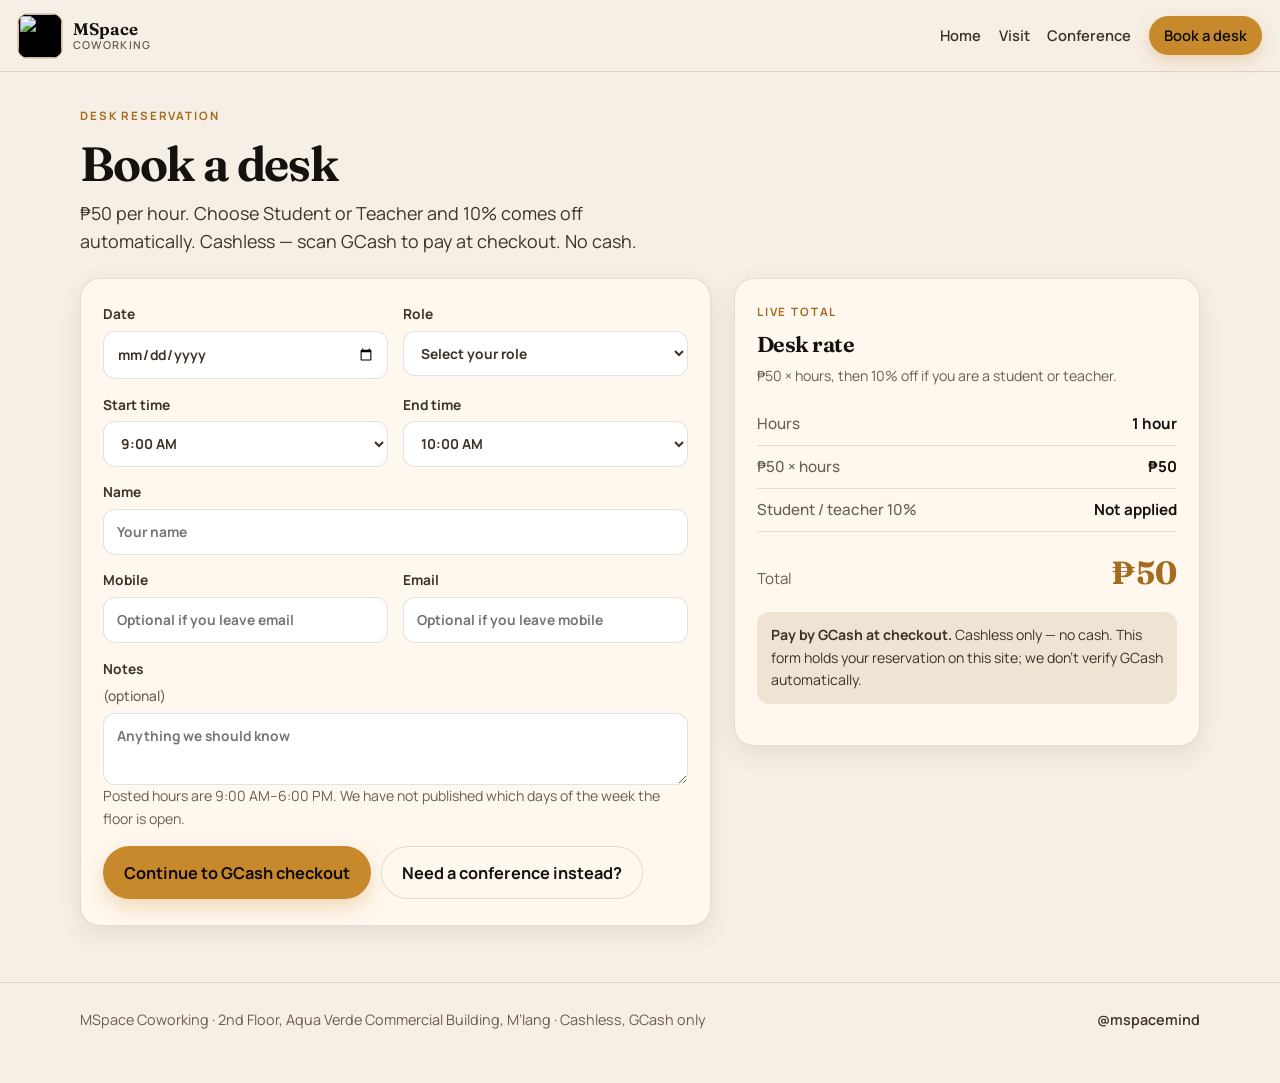
==== book.html @ 033d9703 "MSpace Coworking booking site with GCash checkout" ====
<!DOCTYPE html>
<html lang="en">
<head>
  <meta charset="utf-8">
  <meta name="viewport" content="width=device-width, initial-scale=1">
  <title>Book a desk — MSpace Coworking</title>
  <meta name="description" content="Reserve a desk at MSpace Coworking in M’lang. ₱50/hour, 10% off for students and teachers. Cashless — scan GCash to pay at checkout. No cash.">
  <link rel="icon" type="image/png" href="assets/logo-official.png">
  <link rel="preconnect" href="https://fonts.googleapis.com">
  <link rel="preconnect" href="https://fonts.gstatic.com" crossorigin>
  <link href="https://fonts.googleapis.com/css2?family=Fraunces:ital,opsz,wght@0,9..144,500;0,9..144,650;1,9..144,500&family=Manrope:wght@400;500;600;700&display=swap" rel="stylesheet">
  <link rel="stylesheet" href="styles.css">
</head>
<body>
  <a class="skip" href="#main">Skip to content</a>
  <header class="nav">
    <a class="nav-brand" href="index.html">
      <span class="logo-square"><img src="assets/logo-official.png" alt="" width="44" height="44"></span>
      <span class="nav-word"><strong>MSpace</strong><span>Coworking</span></span>
    </a>
    <button class="nav-toggle" type="button" aria-expanded="false" aria-controls="nav-menu">Menu</button>
    <nav id="nav-menu" class="nav-links" aria-label="Primary">
      <a href="index.html">Home</a>
      <a href="index.html#visit">Visit</a>
      <a href="conference.html">Conference</a>
      <a class="nav-cta" href="book.html" aria-current="page">Book a desk</a>
    </nav>
  </header>

  <main id="main">
    <div class="page-hero wrap" id="desk-hero">
      <p class="eyebrow">Desk reservation</p>
      <h1>Book a desk</h1>
      <p class="lede">₱50 per hour. Choose Student or Teacher and 10% comes off automatically. Cashless — scan GCash to pay at checkout. No cash.</p>
    </div>

    <div class="wrap book-layout" id="desk-flow">
      <form class="form-card" id="desk-form" novalidate>
        <div class="form-grid">
          <label>Date
            <input id="desk-date" name="date" type="date" required>
          </label>
          <label>Role
            <select id="desk-role" name="role" required>
              <option value="" selected disabled>Select your role</option>
              <option value="student">Student — 10% off</option>
              <option value="teacher">Teacher — 10% off</option>
              <option value="va">Virtual assistant</option>
              <option value="freelancer">Freelancer</option>
              <option value="startup">Startup</option>
              <option value="entrepreneur">Entrepreneur</option>
              <option value="other">Other</option>
            </select>
          </label>
          <label>Start time
            <select id="desk-start" name="start" required></select>
          </label>
          <label>End time
            <select id="desk-end" name="end" required></select>
          </label>
          <p class="role-note full" id="desk-discount-note">Student / teacher 10% off is on. Your live total uses ₱45/hour (₱50 minus 10%).</p>
          <label class="full">Name
            <input id="desk-name" name="name" type="text" autocomplete="name" required placeholder="Your name">
          </label>
          <label>Mobile
            <input id="desk-mobile" name="mobile" type="tel" autocomplete="tel" placeholder="Optional if you leave email">
          </label>
          <label>Email
            <input id="desk-email" name="email" type="email" autocomplete="email" placeholder="Optional if you leave mobile">
          </label>
          <label class="full">Notes <span style="font-weight:500;color:var(--muted)">(optional)</span>
            <textarea id="desk-notes" name="notes" placeholder="Anything we should know"></textarea>
          </label>
        </div>
        <p class="hint">Posted hours are 9:00 AM–6:00 PM. We have not published which days of the week the floor is open.</p>
        <p class="error" id="desk-error" hidden></p>
        <div class="form-actions">
          <button class="btn btn-gold" type="submit">Continue to GCash checkout</button>
          <a class="btn btn-outline" href="conference.html">Need a conference instead?</a>
        </div>
      </form>

      <aside>
        <div class="receipt" id="desk-receipt" aria-live="polite">
          <p class="eyebrow">Live total</p>
          <h2>Desk rate</h2>
          <p class="hint">₱50 × hours, then 10% off if you are a student or teacher.</p>
          <div class="receipt-row"><dt>Hours</dt><dd id="r-hours">—</dd></div>
          <div class="receipt-row"><dt>₱50 × hours</dt><dd id="r-sub">—</dd></div>
          <div class="receipt-row"><dt>Student / teacher 10%</dt><dd id="r-off">—</dd></div>
          <div class="receipt-total"><span>Total</span><strong id="r-total">₱0</strong></div>
          <p class="demo-note"><strong>Pay by GCash at checkout.</strong> Cashless only — no cash. This form holds your reservation on this site; we don’t verify GCash automatically.</p>
        </div>
      </aside>
    </div>

    <div class="wrap checkout-wrap confirm-card" id="desk-confirm">
      <p class="eyebrow">Checkout</p>
      <h2>Scan GCash to pay</h2>
      <p class="checkout-lede">Cashless only — scan GCash to pay. No cash.</p>
      <div class="checkout-grid">
        <figure class="gcash-poster">
          <img src="assets/gcash-qr.png" width="1140" height="1500" alt="GCash Scan to Pay Here poster for merchant MSpace">
        </figure>
        <div class="checkout-pay">
          <p class="eyebrow">Amount due</p>
          <p class="checkout-amount" id="desk-due">₱0</p>
          <p class="hint" id="desk-due-note">₱50/hour. Students and teachers get 10% off.</p>
          <p class="pay-callout"><strong>Cashless only — scan GCash to pay. No cash.</strong> Use the official MSpace GCash poster. This page records a reservation; we do not verify GCash automatically.</p>
          <p class="eyebrow checkout-res-label">Reservation</p>
          <div id="desk-summary"></div>
          <div class="form-actions" style="margin-top:1.1rem">
            <a class="btn btn-gold" href="book.html">Book another desk</a>
            <a class="btn btn-outline" href="index.html">Back home</a>
          </div>
        </div>
      </div>
    </div>
  </main>

  <footer>
    <div class="wrap foot">
      <p>MSpace Coworking · 2nd Floor, Aqua Verde Commercial Building, M’lang · Cashless, GCash only</p>
      <p><a href="https://www.instagram.com/mspacemind/" target="_blank" rel="noopener">@mspacemind</a></p>
    </div>
  </footer>
  <script src="app.js"></script>
</body>
</html>
---- styles.css ----
/* MSpace Coworking — physical space in M'lang */
:root {
  --ink: #14110e;
  --ink-soft: #3d3228;
  --muted: #6b5d50;
  --cream: #f6efe6;
  --cream-2: #efe4d4;
  --cream-3: #fff8ef;
  --gold: #c8892d;
  --gold-bright: #e4b25a;
  --gold-deep: #a56b1e;
  --bronze: #8a5e20;
  --charcoal: #0e0c0a;
  --charcoal-2: #1a1612;
  --charcoal-3: #241e18;
  --line: rgba(20, 17, 14, 0.12);
  --line-gold: rgba(200, 137, 45, 0.38);
  --shadow: 0 18px 50px rgba(20, 17, 14, 0.12);
  --shadow-sm: 0 8px 24px rgba(20, 17, 14, 0.08);
  --radius: 18px;
  --max: 1120px;
  --nav-h: 72px;
  --serif: "Fraunces", Georgia, "Times New Roman", serif;
  --sans: "Manrope", system-ui, sans-serif;
}

*, *::before, *::after { box-sizing: border-box; }
html { scroll-behavior: smooth; }
body {
  margin: 0;
  color: var(--ink);
  background: var(--cream);
  font-family: var(--sans);
  font-size: 1.02rem;
  line-height: 1.6;
}
img { max-width: 100%; display: block; }
a { color: var(--gold-deep); }
a:hover { color: var(--ink); }
button, input, select, textarea { font: inherit; color: inherit; }
h1, h2, h3, h4 {
  font-family: var(--serif);
  line-height: 1.12;
  font-weight: 650;
  letter-spacing: -0.025em;
  margin: 0 0 0.5rem;
}
h1 { font-size: clamp(2.15rem, 7vw, 4.2rem); }
h2 { font-size: clamp(1.65rem, 4vw, 2.55rem); }
h3 { font-size: 1.18rem; }
p { margin: 0 0 1rem; }
.skip {
  position: absolute;
  left: -999px;
  top: 0;
}
.skip:focus {
  left: 12px;
  top: 12px;
  z-index: 80;
  background: #fff;
  padding: 8px 12px;
  border-radius: 8px;
}

.wrap { width: min(var(--max), calc(100% - 2rem)); margin-inline: auto; }
.eyebrow {
  text-transform: uppercase;
  letter-spacing: 0.16em;
  font-size: 0.72rem;
  font-weight: 700;
  color: var(--gold-deep);
  margin: 0 0 0.7rem;
}
.lede {
  font-size: 1.12rem;
  color: var(--ink-soft);
  max-width: 38rem;
}
.hint { color: var(--muted); font-size: 0.88rem; }
.gold { color: var(--gold); }

/* NAV */
.nav {
  position: sticky;
  top: 0;
  z-index: 40;
  display: flex;
  align-items: center;
  justify-content: space-between;
  gap: 1rem;
  min-height: var(--nav-h);
  padding: 0.5rem 1.1rem;
  background: rgba(246, 239, 230, 0.92);
  backdrop-filter: blur(16px);
  border-bottom: 1px solid var(--line);
}
.nav-brand {
  display: flex;
  align-items: center;
  gap: 0.7rem;
  text-decoration: none;
  color: var(--ink);
}
.logo-square {
  width: 44px;
  height: 44px;
  border-radius: 10px;
  overflow: hidden;
  background: #000;
  flex-shrink: 0;
  box-shadow: 0 0 0 1px rgba(200, 137, 45, 0.35);
}
.logo-square img { width: 100%; height: 100%; object-fit: cover; }
.nav-word {
  display: flex;
  flex-direction: column;
  line-height: 1.1;
}
.nav-word strong {
  font-family: var(--serif);
  font-size: 1.05rem;
  font-weight: 650;
}
.nav-word span {
  font-size: 0.68rem;
  letter-spacing: 0.12em;
  text-transform: uppercase;
  color: var(--muted);
  font-weight: 600;
}
.nav-toggle {
  display: none;
  border: 1px solid var(--line);
  background: var(--cream-3);
  border-radius: 999px;
  padding: 0.4rem 0.9rem;
  cursor: pointer;
}
.nav-links {
  display: flex;
  align-items: center;
  gap: 0.35rem 1.1rem;
}
.nav-links a {
  text-decoration: none;
  color: var(--ink-soft);
  font-weight: 600;
  font-size: 0.92rem;
}
.nav-links a:hover,
.nav-links a[aria-current="page"] { color: var(--ink); }
.nav-links .nav-cta {
  background: var(--gold);
  color: var(--charcoal) !important;
  padding: 0.5rem 0.95rem;
  border-radius: 999px;
  box-shadow: 0 6px 16px rgba(200, 137, 45, 0.28);
}
.nav-links .nav-cta:hover { background: var(--gold-bright); }

/* BUTTONS */
.btn {
  display: inline-flex;
  align-items: center;
  justify-content: center;
  gap: 0.4rem;
  text-decoration: none;
  border: 1px solid transparent;
  border-radius: 999px;
  padding: 0.78rem 1.25rem;
  font-weight: 700;
  cursor: pointer;
  transition: transform 0.12s ease, background 0.12s ease;
}
.btn:hover { transform: translateY(-1px); }
.btn-gold {
  background: var(--gold);
  color: var(--charcoal);
  box-shadow: 0 8px 20px rgba(200, 137, 45, 0.28);
}
.btn-gold:hover { background: var(--gold-bright); color: var(--charcoal); }
.btn-ghost {
  background: transparent;
  border-color: var(--line-gold);
  color: var(--cream-3);
}
.btn-ghost:hover { background: rgba(228, 178, 90, 0.12); color: #fff; }
.btn-outline {
  background: var(--cream-3);
  border-color: var(--line);
  color: var(--ink);
}
.btn-outline:hover { border-color: var(--gold); color: var(--ink); }
.btn-dark {
  background: var(--charcoal);
  color: var(--cream-3);
}
.hero-actions, .cta-row { display: flex; flex-wrap: wrap; gap: 0.7rem; margin-top: 1.4rem; }

/* HERO */
.hero {
  background:
    radial-gradient(900px 420px at 18% 10%, rgba(228, 178, 90, 0.16), transparent 55%),
    linear-gradient(180deg, var(--charcoal) 0%, var(--charcoal-2) 100%);
  color: var(--cream-3);
  padding: 3.2rem 0 3.6rem;
  border-bottom: 1px solid #2a241e;
}
.hero-grid {
  display: grid;
  gap: 2.2rem;
}
.hero .eyebrow { color: var(--gold-bright); }
.hero h1 { color: #fff; }
.hero .lede { color: #d9cbb8; }
.hero-mark {
  width: min(220px, 52vw);
  margin: 0 0 1.4rem;
  border-radius: 22px;
  overflow: hidden;
  box-shadow: 0 20px 50px rgba(0,0,0,.45), 0 0 0 1px rgba(228,178,90,.35);
}
.hero-mark img { width: 100%; height: auto; }
.rate-chip {
  display: inline-flex;
  flex-wrap: wrap;
  align-items: baseline;
  gap: 0.45rem 0.8rem;
  margin-top: 1.1rem;
  padding: 0.7rem 1rem;
  border: 1px solid var(--line-gold);
  border-radius: 14px;
  background: rgba(228, 178, 90, 0.08);
}
.rate-chip strong {
  font-family: var(--serif);
  font-size: 1.55rem;
  color: var(--gold-bright);
}
.rate-chip span { color: #d9cbb8; font-size: 0.92rem; }
.hero-panel {
  border-radius: var(--radius);
  overflow: hidden;
  border: 1px solid rgba(228, 178, 90, 0.28);
  background: var(--charcoal-3);
  min-height: 240px;
}
.hero-panel img { width: 100%; height: 100%; object-fit: cover; min-height: 260px; }
.fig-note {
  margin: 0;
  padding: 0.55rem 0.8rem;
  font-size: 0.75rem;
  color: #c9b8a3;
  background: #16120e;
}

/* SECTIONS */
.section { padding: 4rem 0; }
.section.tint { background: var(--cream-2); }
.section.dark {
  background: var(--charcoal);
  color: var(--cream-3);
}
.section.dark .eyebrow { color: var(--gold-bright); }
.section.dark .section-lead,
.section.dark p { color: #d9cbb8; }
.kicker {
  font-family: var(--serif);
  font-style: italic;
  font-weight: 500;
  color: var(--gold-deep);
  margin: 0 0 0.4rem;
}
.section-head { margin-bottom: 1.8rem; max-width: 40rem; }
.section-lead { color: var(--ink-soft); }

.who-grid {
  display: grid;
  grid-template-columns: 1fr 1fr;
  gap: 0.8rem;
}
.who-card {
  background: var(--cream-3);
  border: 1px solid var(--line);
  border-radius: 16px;
  padding: 1.05rem 1.1rem 1.15rem;
  box-shadow: var(--shadow-sm);
}
.who-card h3 { margin-bottom: 0.25rem; }
.who-card p { margin: 0; color: var(--ink-soft); font-size: 0.95rem; }

.price-band {
  display: grid;
  gap: 1.2rem;
}
.ticket {
  background: var(--charcoal);
  color: var(--cream-3);
  border-radius: 22px;
  padding: 1.6rem 1.5rem 1.5rem;
  position: relative;
  overflow: hidden;
  box-shadow: var(--shadow);
}
.ticket::after {
  content: "";
  position: absolute;
  right: -18px;
  top: 50%;
  width: 36px;
  height: 36px;
  background: var(--cream-2);
  border-radius: 50%;
  transform: translateY(-50%);
}
.ticket .amount {
  font-family: var(--serif);
  font-size: clamp(2.4rem, 6vw, 3.4rem);
  color: var(--gold-bright);
  line-height: 1;
  margin: 0.2rem 0 0.4rem;
}
.ticket p { color: #d9cbb8; margin: 0; }
.discount-callout {
  background: #fff8ef;
  border: 1px dashed var(--gold);
  border-radius: 16px;
  padding: 1.2rem 1.25rem;
}
.discount-callout strong { color: var(--gold-deep); }

.amenity-grid {
  display: grid;
  grid-template-columns: 1fr 1fr;
  gap: 0.75rem;
}
.amenity {
  display: flex;
  gap: 0.75rem;
  align-items: flex-start;
  background: var(--cream-3);
  border: 1px solid var(--line);
  border-radius: 14px;
  padding: 0.9rem 0.95rem;
}
.amenity .dot {
  width: 10px;
  height: 10px;
  margin-top: 0.45rem;
  border-radius: 50%;
  background: var(--gold);
  flex-shrink: 0;
}
.amenity h3 { font-size: 1.02rem; margin: 0 0 0.15rem; }
.amenity p { margin: 0; font-size: 0.88rem; color: var(--muted); }

.gallery {
  display: grid;
  gap: 0.8rem;
}
.gallery figure {
  margin: 0;
  border-radius: 16px;
  overflow: hidden;
  border: 1px solid var(--line);
  background: #1a1612;
}
.gallery figcaption {
  padding: 0.5rem 0.8rem 0.65rem;
  font-size: 0.75rem;
  color: var(--muted);
  background: var(--cream-3);
}

.visit-grid {
  display: grid;
  gap: 1.2rem;
}
.place-card {
  background: var(--cream-3);
  border: 1px solid var(--line);
  border-radius: 20px;
  padding: 1.4rem 1.3rem;
  box-shadow: var(--shadow-sm);
}
.place-card dt {
  font-size: 0.72rem;
  letter-spacing: 0.14em;
  text-transform: uppercase;
  color: var(--muted);
  font-weight: 700;
  margin: 0 0 0.25rem;
}
.place-card dd {
  margin: 0 0 1rem;
  font-family: var(--serif);
  font-size: 1.15rem;
}
.place-card dd:last-child { margin-bottom: 0; }
.ig-card {
  display: flex;
  flex-direction: column;
  justify-content: space-between;
  gap: 1rem;
  background: var(--charcoal);
  color: var(--cream-3);
  border-radius: 20px;
  padding: 1.5rem 1.35rem;
}
.ig-card p { color: #d9cbb8; }
.ig-card a { color: var(--gold-bright); }

.split-cta {
  display: grid;
  gap: 0.9rem;
}
.split-cta a {
  display: block;
  text-decoration: none;
  color: inherit;
  border-radius: 18px;
  padding: 1.3rem 1.25rem;
  border: 1px solid var(--line);
  background: var(--cream-3);
}
.split-cta a:hover { border-color: var(--gold); }
.split-cta h3 { margin-bottom: 0.3rem; }
.split-cta p { margin: 0; color: var(--ink-soft); }

/* FORMS */
.page-hero {
  padding: 2.2rem 0 0.4rem;
}
.page-hero h1 { font-size: clamp(1.9rem, 5vw, 3rem); }
.book-layout {
  display: grid;
  gap: 1.4rem;
  padding-bottom: 3.5rem;
}
.form-card, .receipt, .confirm-card {
  background: var(--cream-3);
  border: 1px solid var(--line);
  border-radius: 20px;
  padding: 1.25rem 1.15rem 1.4rem;
  box-shadow: var(--shadow-sm);
}
.form-grid {
  display: grid;
  gap: 0.9rem;
}
.form-grid .full { grid-column: 1 / -1; }
label {
  display: flex;
  flex-direction: column;
  gap: 0.35rem;
  font-size: 0.86rem;
  font-weight: 700;
  color: var(--ink-soft);
}
input, select, textarea {
  background: #fff;
  border: 1px solid var(--line);
  border-radius: 12px;
  padding: 0.7rem 0.8rem;
  outline: none;
}
input:focus, select:focus, textarea:focus {
  border-color: var(--gold);
  box-shadow: 0 0 0 3px rgba(200, 137, 45, 0.18);
}
textarea { min-height: 72px; resize: vertical; }
.role-note {
  display: none;
  margin: 0;
  padding: 0.7rem 0.85rem;
  background: #fff4dc;
  border: 1px solid var(--line-gold);
  border-radius: 12px;
  color: var(--ink);
  font-size: 0.9rem;
}
.role-note.on { display: block; }
.form-actions { display: flex; flex-wrap: wrap; gap: 0.6rem; margin-top: 0.4rem; }
.error {
  color: #8a2a12;
  font-size: 0.88rem;
  margin: 0;
}
.tbd-banner {
  background: #fff4dc;
  border: 1px dashed var(--gold);
  border-radius: 14px;
  padding: 0.9rem 1rem;
  margin-bottom: 1rem;
}
.tbd-banner strong { color: var(--gold-deep); }

.receipt h2 { font-size: 1.35rem; }
.receipt dl { margin: 0.6rem 0 0; }
.receipt-row {
  display: flex;
  justify-content: space-between;
  gap: 1rem;
  padding: 0.55rem 0;
  border-bottom: 1px solid var(--line);
  font-size: 0.95rem;
}
.receipt-row dt { color: var(--muted); font-weight: 500; }
.receipt-row dd { margin: 0; font-weight: 700; }
.receipt-total {
  display: flex;
  justify-content: space-between;
  align-items: baseline;
  margin-top: 0.9rem;
  font-family: var(--serif);
}
.receipt-total span { font-size: 0.95rem; color: var(--muted); font-family: var(--sans); }
.receipt-total strong { font-size: 2rem; color: var(--gold-deep); }
.demo-note {
  margin-top: 0.9rem;
  padding: 0.75rem 0.85rem;
  background: var(--cream-2);
  border-radius: 12px;
  font-size: 0.88rem;
  color: var(--ink-soft);
}

.confirm-card { display: none; text-align: left; }
.confirm-card.show { display: block; }
.confirm-card h2 { color: var(--gold-deep); }
.hidden { display: none !important; }

.checkout-wrap {
  padding-bottom: 3.5rem;
}
.checkout-lede {
  font-size: 1.08rem;
  color: var(--ink-soft);
  max-width: 36rem;
  margin-bottom: 1.2rem;
}
.checkout-grid {
  display: grid;
  gap: 1.4rem;
}
.gcash-poster {
  margin: 0;
  background: var(--charcoal);
  border-radius: 18px;
  padding: 0.7rem;
  border: 1px solid var(--line-gold);
  box-shadow: var(--shadow);
}
.gcash-poster img {
  width: 100%;
  height: auto;
  border-radius: 10px;
  background: #0070e0;
}
.checkout-pay .checkout-amount {
  font-family: var(--serif);
  font-size: clamp(2.3rem, 6vw, 3.4rem);
  color: var(--gold-deep);
  line-height: 1;
  margin: 0 0 0.45rem;
}
.checkout-pay .hint { margin-bottom: 0.9rem; }
.pay-callout {
  background: #fff4dc;
  border: 1px solid var(--line-gold);
  border-radius: 14px;
  padding: 0.85rem 0.95rem;
  margin: 0 0 0.4rem;
  color: var(--ink);
}
.pay-callout strong { color: var(--gold-deep); }
.checkout-res-label { margin-top: 1.35rem; }
.check {
  width: 44px;
  height: 44px;
  border-radius: 50%;
  background: var(--gold);
  color: var(--charcoal);
  display: grid;
  place-items: center;
  font-weight: 800;
  margin-bottom: 0.8rem;
}

footer {
  border-top: 1px solid var(--line);
  padding: 1.6rem 0 2.2rem;
  color: var(--muted);
  font-size: 0.9rem;
}
.foot {
  display: flex;
  flex-wrap: wrap;
  justify-content: space-between;
  gap: 0.8rem 1.4rem;
}
footer a { color: var(--ink-soft); text-decoration: none; font-weight: 600; }
footer a:hover { color: var(--gold-deep); }

@media (min-width: 720px) {
  .hero-grid { grid-template-columns: 1.15fr 0.85fr; align-items: center; }
  .who-grid { grid-template-columns: repeat(3, 1fr); }
  .price-band { grid-template-columns: 1.1fr 0.9fr; align-items: stretch; }
  .amenity-grid { grid-template-columns: repeat(4, 1fr); }
  .gallery { grid-template-columns: 1.4fr 1fr; }
  .gallery figure:first-child { grid-row: span 2; }
  .visit-grid { grid-template-columns: 1.2fr 0.8fr; }
  .split-cta { grid-template-columns: 1fr 1fr; }
  .book-layout { grid-template-columns: 1.15fr 0.85fr; align-items: start; }
  .book-layout aside { position: sticky; top: calc(var(--nav-h) + 0.85rem); }
  .form-grid { grid-template-columns: 1fr 1fr; }
  .form-card, .receipt, .confirm-card { padding: 1.5rem 1.4rem 1.6rem; }
  .checkout-grid { grid-template-columns: minmax(240px, 300px) 1fr; align-items: start; }
  .checkout-wrap.confirm-card { padding: 1.7rem 1.6rem 1.8rem; }
}

@media (max-width: 719px) {
  .nav-toggle { display: inline-flex; }
  .nav-links {
    display: none;
    position: absolute;
    top: var(--nav-h);
    left: 0;
    right: 0;
    flex-direction: column;
    align-items: stretch;
    padding: 0.8rem 1.1rem 1.1rem;
    background: rgba(246, 239, 230, 0.98);
    border-bottom: 1px solid var(--line);
  }
  .nav-links.open { display: flex; }
  .nav-links .nav-cta { text-align: center; }
  .amenity-grid { grid-template-columns: 1fr; }
}

@media (min-width: 720px) and (max-width: 980px) {
  .amenity-grid { grid-template-columns: 1fr 1fr; }
}
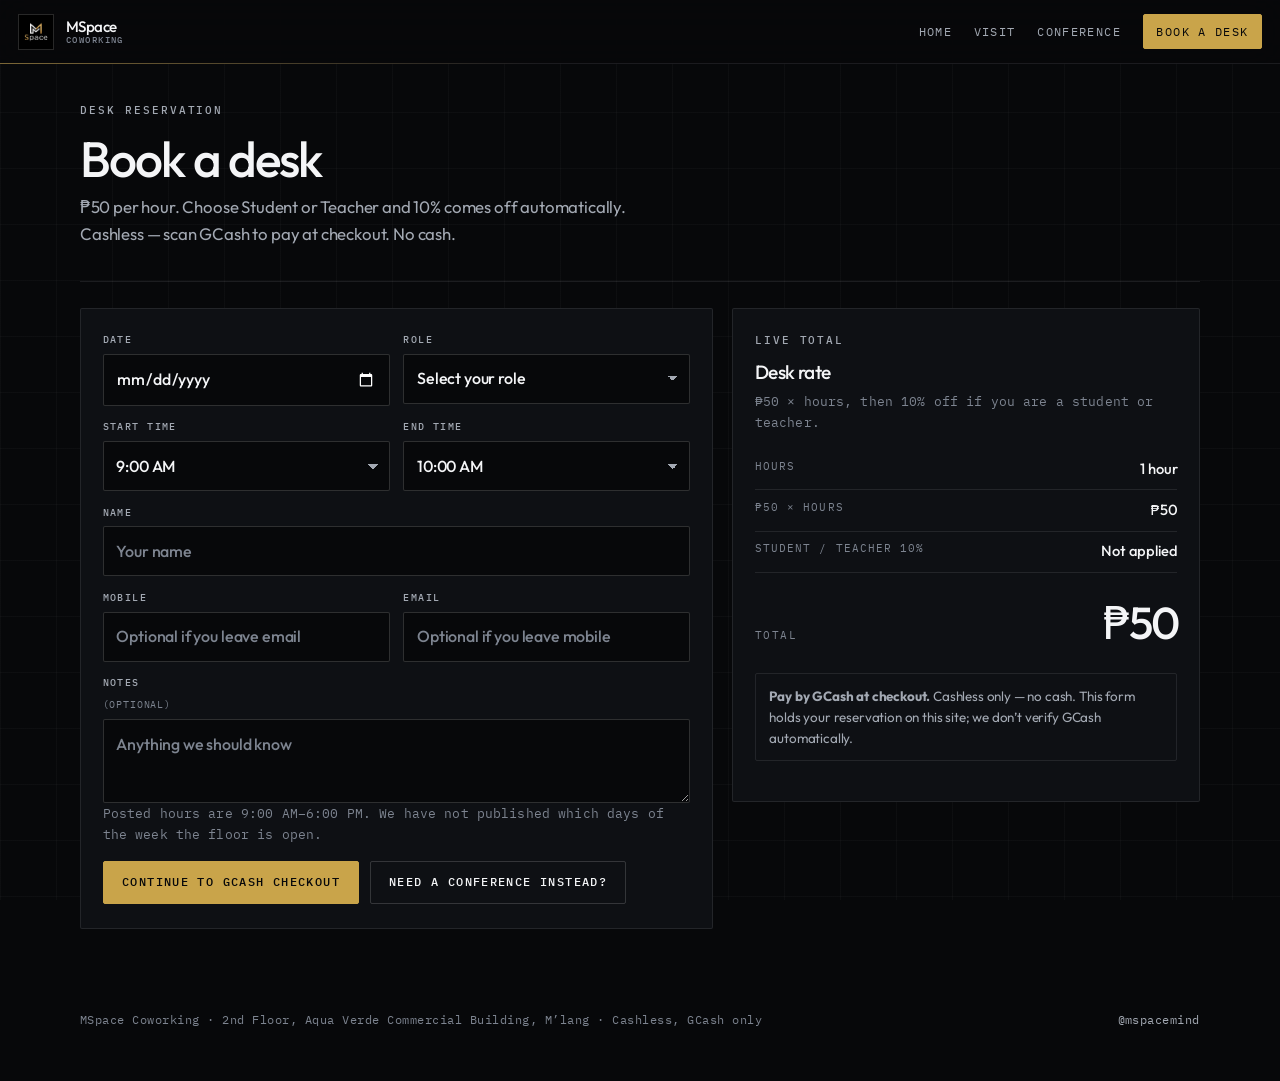
==== commit 3af575e4: "Futuristic-minimalist redesign" ====
--- a/book.html
+++ b/book.html
@@ -8,14 +8,14 @@
   <link rel="icon" type="image/png" href="assets/logo-official.png">
   <link rel="preconnect" href="https://fonts.googleapis.com">
   <link rel="preconnect" href="https://fonts.gstatic.com" crossorigin>
-  <link href="https://fonts.googleapis.com/css2?family=Fraunces:ital,opsz,wght@0,9..144,500;0,9..144,650;1,9..144,500&family=Manrope:wght@400;500;600;700&display=swap" rel="stylesheet">
+  <link href="https://fonts.googleapis.com/css2?family=IBM+Plex+Mono:wght@400;500&family=Outfit:wght@400;500;600&display=swap" rel="stylesheet">
   <link rel="stylesheet" href="styles.css">
 </head>
 <body>
   <a class="skip" href="#main">Skip to content</a>
   <header class="nav">
     <a class="nav-brand" href="index.html">
-      <span class="logo-square"><img src="assets/logo-official.png" alt="" width="44" height="44"></span>
+      <span class="logo-square"><img src="assets/logo-official.png" alt="" width="36" height="36"></span>
       <span class="nav-word"><strong>MSpace</strong><span>Coworking</span></span>
     </a>
     <button class="nav-toggle" type="button" aria-expanded="false" aria-controls="nav-menu">Menu</button>
@@ -68,14 +68,14 @@
           <label>Email
             <input id="desk-email" name="email" type="email" autocomplete="email" placeholder="Optional if you leave mobile">
           </label>
-          <label class="full">Notes <span style="font-weight:500;color:var(--muted)">(optional)</span>
+          <label class="full">Notes <span style="font-weight:400;color:var(--faint);letter-spacing:0.08em">(optional)</span>
             <textarea id="desk-notes" name="notes" placeholder="Anything we should know"></textarea>
           </label>
         </div>
         <p class="hint">Posted hours are 9:00 AM–6:00 PM. We have not published which days of the week the floor is open.</p>
         <p class="error" id="desk-error" hidden></p>
         <div class="form-actions">
-          <button class="btn btn-gold" type="submit">Continue to GCash checkout</button>
+          <button class="btn btn-solid" type="submit">Continue to GCash checkout</button>
           <a class="btn btn-outline" href="conference.html">Need a conference instead?</a>
         </div>
       </form>
@@ -110,7 +110,7 @@
           <p class="eyebrow checkout-res-label">Reservation</p>
           <div id="desk-summary"></div>
           <div class="form-actions" style="margin-top:1.1rem">
-            <a class="btn btn-gold" href="book.html">Book another desk</a>
+            <a class="btn btn-solid" href="book.html">Book another desk</a>
             <a class="btn btn-outline" href="index.html">Back home</a>
           </div>
         </div>
--- a/styles.css
+++ b/styles.css
@@ -1,54 +1,63 @@
-/* MSpace Coworking — physical space in M'lang */
+/* MSpace Coworking — futuristic-minimalist, 2026
+   Tokens live in :root. Gold is an accent, not a theme. */
+
 :root {
-  --ink: #14110e;
-  --ink-soft: #3d3228;
-  --muted: #6b5d50;
-  --cream: #f6efe6;
-  --cream-2: #efe4d4;
-  --cream-3: #fff8ef;
-  --gold: #c8892d;
-  --gold-bright: #e4b25a;
-  --gold-deep: #a56b1e;
-  --bronze: #8a5e20;
-  --charcoal: #0e0c0a;
-  --charcoal-2: #1a1612;
-  --charcoal-3: #241e18;
-  --line: rgba(20, 17, 14, 0.12);
-  --line-gold: rgba(200, 137, 45, 0.38);
-  --shadow: 0 18px 50px rgba(20, 17, 14, 0.12);
-  --shadow-sm: 0 8px 24px rgba(20, 17, 14, 0.08);
-  --radius: 18px;
+  --bg: #07080a;
+  --bg-2: #0b0c10;
+  --panel: #0e1014;
+  --ink: #f4f5f7;
+  --muted: #a3a9b3;
+  --faint: #7d8490;
+  --line: rgba(244, 245, 247, 0.09);
+  --line-2: rgba(244, 245, 247, 0.16);
+  --gold: #c9a44a;
+  --gold-2: #e0c36a;
+  --gold-dim: rgba(201, 164, 74, 0.16);
+  --danger: #ff6b4a;
+  --radius: 2px;
   --max: 1120px;
-  --nav-h: 72px;
-  --serif: "Fraunces", Georgia, "Times New Roman", serif;
-  --sans: "Manrope", system-ui, sans-serif;
+  --nav-h: 64px;
+  --sans: "Outfit", ui-sans-serif, system-ui, sans-serif;
+  --mono: "IBM Plex Mono", ui-monospace, "SFMono-Regular", monospace;
+  --focus: 0 0 0 1px var(--bg), 0 0 0 3px var(--gold);
 }
 
 *, *::before, *::after { box-sizing: border-box; }
-html { scroll-behavior: smooth; }
+html { scroll-behavior: smooth; color-scheme: dark; }
 body {
   margin: 0;
   color: var(--ink);
-  background: var(--cream);
+  background-color: var(--bg);
+  background-image:
+    linear-gradient(rgba(244, 245, 247, 0.028) 1px, transparent 1px),
+    linear-gradient(90deg, rgba(244, 245, 247, 0.028) 1px, transparent 1px);
+  background-size: 56px 56px;
+  background-attachment: fixed;
   font-family: var(--sans);
   font-size: 1.02rem;
-  line-height: 1.6;
+  font-weight: 400;
+  line-height: 1.55;
+  letter-spacing: -0.01em;
+  -webkit-font-smoothing: antialiased;
 }
 img { max-width: 100%; display: block; }
-a { color: var(--gold-deep); }
-a:hover { color: var(--ink); }
+a { color: var(--ink); text-decoration-thickness: 1px; text-underline-offset: 3px; }
+a:hover { color: var(--gold-2); }
 button, input, select, textarea { font: inherit; color: inherit; }
 h1, h2, h3, h4 {
-  font-family: var(--serif);
-  line-height: 1.12;
-  font-weight: 650;
-  letter-spacing: -0.025em;
-  margin: 0 0 0.5rem;
-}
-h1 { font-size: clamp(2.15rem, 7vw, 4.2rem); }
-h2 { font-size: clamp(1.65rem, 4vw, 2.55rem); }
-h3 { font-size: 1.18rem; }
+  font-family: var(--sans);
+  font-weight: 500;
+  letter-spacing: -0.038em;
+  line-height: 1.05;
+  margin: 0 0 0.55rem;
+}
+h1 { font-size: clamp(2.4rem, 7vw, 4.4rem); font-weight: 500; }
+h2 { font-size: clamp(1.7rem, 3.6vw, 2.4rem); }
+h3 { font-size: 1.05rem; letter-spacing: -0.02em; font-weight: 500; }
 p { margin: 0 0 1rem; }
+:focus { outline: none; }
+:focus-visible { box-shadow: var(--focus); }
+
 .skip {
   position: absolute;
   left: -999px;
@@ -58,27 +67,33 @@
   left: 12px;
   top: 12px;
   z-index: 80;
-  background: #fff;
+  background: var(--ink);
+  color: var(--bg);
   padding: 8px 12px;
-  border-radius: 8px;
+  border-radius: var(--radius);
 }
 
 .wrap { width: min(var(--max), calc(100% - 2rem)); margin-inline: auto; }
-.eyebrow {
-  text-transform: uppercase;
-  letter-spacing: 0.16em;
-  font-size: 0.72rem;
-  font-weight: 700;
-  color: var(--gold-deep);
-  margin: 0 0 0.7rem;
-}
+
+.mono-label,
+.eyebrow,
+.kicker {
+  font-family: var(--mono);
+  font-size: 0.68rem;
+  font-weight: 500;
+  letter-spacing: 0.18em;
+  text-transform: uppercase;
+  color: var(--muted);
+  margin: 0 0 0.85rem;
+}
+.kicker { color: var(--faint); }
 .lede {
-  font-size: 1.12rem;
-  color: var(--ink-soft);
-  max-width: 38rem;
-}
-.hint { color: var(--muted); font-size: 0.88rem; }
-.gold { color: var(--gold); }
+  font-size: 1.05rem;
+  color: var(--muted);
+  max-width: 36rem;
+  line-height: 1.6;
+}
+.hint { color: var(--faint); font-size: 0.84rem; font-family: var(--mono); letter-spacing: 0.01em; }
 
 /* NAV */
 .nav {
@@ -90,74 +105,95 @@
   justify-content: space-between;
   gap: 1rem;
   min-height: var(--nav-h);
-  padding: 0.5rem 1.1rem;
-  background: rgba(246, 239, 230, 0.92);
-  backdrop-filter: blur(16px);
-  border-bottom: 1px solid var(--line);
+  padding: 0 1.1rem;
+  background: rgba(7, 8, 10, 0.86);
+  backdrop-filter: blur(18px);
+  border-bottom: 1px solid var(--line);
+}
+.nav::after {
+  content: "";
+  position: absolute;
+  left: 0;
+  right: 0;
+  bottom: -1px;
+  height: 1px;
+  background: linear-gradient(90deg, var(--gold), transparent 42%);
+  opacity: 0.55;
+  pointer-events: none;
 }
 .nav-brand {
   display: flex;
   align-items: center;
-  gap: 0.7rem;
+  gap: 0.75rem;
   text-decoration: none;
   color: var(--ink);
 }
 .logo-square {
-  width: 44px;
-  height: 44px;
-  border-radius: 10px;
+  width: 36px;
+  height: 36px;
+  border-radius: 0;
   overflow: hidden;
   background: #000;
   flex-shrink: 0;
-  box-shadow: 0 0 0 1px rgba(200, 137, 45, 0.35);
+  border: 1px solid var(--line-2);
 }
 .logo-square img { width: 100%; height: 100%; object-fit: cover; }
 .nav-word {
   display: flex;
   flex-direction: column;
-  line-height: 1.1;
+  line-height: 1.05;
 }
 .nav-word strong {
-  font-family: var(--serif);
-  font-size: 1.05rem;
-  font-weight: 650;
+  font-family: var(--sans);
+  font-size: 0.95rem;
+  font-weight: 500;
+  letter-spacing: -0.03em;
 }
 .nav-word span {
-  font-size: 0.68rem;
-  letter-spacing: 0.12em;
-  text-transform: uppercase;
-  color: var(--muted);
-  font-weight: 600;
+  font-family: var(--mono);
+  font-size: 0.58rem;
+  letter-spacing: 0.16em;
+  text-transform: uppercase;
+  color: var(--faint);
+  font-weight: 500;
 }
 .nav-toggle {
   display: none;
-  border: 1px solid var(--line);
-  background: var(--cream-3);
-  border-radius: 999px;
-  padding: 0.4rem 0.9rem;
+  border: 1px solid var(--line-2);
+  background: transparent;
+  border-radius: var(--radius);
+  padding: 0.4rem 0.75rem;
   cursor: pointer;
+  font-family: var(--mono);
+  font-size: 0.68rem;
+  letter-spacing: 0.14em;
+  text-transform: uppercase;
+  color: var(--ink);
 }
 .nav-links {
   display: flex;
   align-items: center;
-  gap: 0.35rem 1.1rem;
+  gap: 0.2rem 1.35rem;
 }
 .nav-links a {
   text-decoration: none;
-  color: var(--ink-soft);
-  font-weight: 600;
-  font-size: 0.92rem;
+  color: var(--muted);
+  font-family: var(--mono);
+  font-weight: 400;
+  font-size: 0.72rem;
+  letter-spacing: 0.12em;
+  text-transform: uppercase;
 }
 .nav-links a:hover,
 .nav-links a[aria-current="page"] { color: var(--ink); }
 .nav-links .nav-cta {
+  border: 1px solid var(--gold);
+  color: var(--bg) !important;
   background: var(--gold);
-  color: var(--charcoal) !important;
-  padding: 0.5rem 0.95rem;
-  border-radius: 999px;
-  box-shadow: 0 6px 16px rgba(200, 137, 45, 0.28);
-}
-.nav-links .nav-cta:hover { background: var(--gold-bright); }
+  padding: 0.45rem 0.8rem;
+  border-radius: var(--radius);
+}
+.nav-links .nav-cta:hover { background: var(--gold-2); border-color: var(--gold-2); color: var(--bg) !important; }
 
 /* BUTTONS */
 .btn {
@@ -167,235 +203,321 @@
   gap: 0.4rem;
   text-decoration: none;
   border: 1px solid transparent;
-  border-radius: 999px;
-  padding: 0.78rem 1.25rem;
-  font-weight: 700;
+  border-radius: var(--radius);
+  padding: 0.72rem 1.15rem;
+  font-family: var(--mono);
+  font-size: 0.72rem;
+  font-weight: 500;
+  letter-spacing: 0.12em;
+  text-transform: uppercase;
   cursor: pointer;
-  transition: transform 0.12s ease, background 0.12s ease;
-}
-.btn:hover { transform: translateY(-1px); }
+  background: transparent;
+  transition: background 0.12s ease, border-color 0.12s ease, color 0.12s ease;
+}
+.btn-solid,
 .btn-gold {
   background: var(--gold);
-  color: var(--charcoal);
-  box-shadow: 0 8px 20px rgba(200, 137, 45, 0.28);
-}
-.btn-gold:hover { background: var(--gold-bright); color: var(--charcoal); }
+  color: var(--bg);
+  border-color: var(--gold);
+}
+.btn-solid:hover,
+.btn-gold:hover { background: var(--gold-2); border-color: var(--gold-2); color: var(--bg); }
 .btn-ghost {
   background: transparent;
-  border-color: var(--line-gold);
-  color: var(--cream-3);
-}
-.btn-ghost:hover { background: rgba(228, 178, 90, 0.12); color: #fff; }
+  border-color: var(--line-2);
+  color: var(--ink);
+}
+.btn-ghost:hover { border-color: var(--gold); color: var(--ink); }
 .btn-outline {
-  background: var(--cream-3);
-  border-color: var(--line);
-  color: var(--ink);
-}
-.btn-outline:hover { border-color: var(--gold); color: var(--ink); }
-.btn-dark {
-  background: var(--charcoal);
-  color: var(--cream-3);
-}
-.hero-actions, .cta-row { display: flex; flex-wrap: wrap; gap: 0.7rem; margin-top: 1.4rem; }
+  background: transparent;
+  border-color: var(--line-2);
+  color: var(--ink);
+}
+.btn-outline:hover { border-color: var(--ink); }
+.hero-actions, .cta-row, .form-actions {
+  display: flex;
+  flex-wrap: wrap;
+  gap: 0.65rem;
+}
+.hero-actions { margin-top: 1.8rem; }
 
 /* HERO */
 .hero {
+  position: relative;
+  padding: 3.4rem 0 3.8rem;
+  border-bottom: 1px solid var(--line);
+  overflow: hidden;
+}
+.hero-grid {
+  display: grid;
+  gap: 2.4rem;
+}
+.hero-mark {
+  width: 72px;
+  height: 72px;
+  margin: 0 0 1.5rem;
+  border: 1px solid var(--line-2);
+  background: #000;
+}
+.hero h1 { color: var(--ink); margin-bottom: 1rem; }
+.hero .lede { color: var(--muted); }
+.hero-status {
+  display: flex;
+  flex-wrap: wrap;
+  gap: 0.45rem 1.1rem;
+  margin: 0 0 1.4rem;
+  padding: 0;
+  list-style: none;
+  font-family: var(--mono);
+  font-size: 0.68rem;
+  letter-spacing: 0.14em;
+  text-transform: uppercase;
+  color: var(--faint);
+}
+.hero-status li { display: flex; align-items: center; gap: 0.45rem; }
+.hero-status li::before {
+  content: "";
+  width: 4px;
+  height: 4px;
+  background: var(--gold);
+}
+
+.data-frame {
+  border: 1px solid var(--line);
+  background: var(--panel);
+  position: relative;
+  min-height: 420px;
+  display: grid;
+  grid-template-rows: auto 1fr;
+}
+.data-frame::before,
+.data-frame::after {
+  content: "";
+  position: absolute;
+  width: 12px;
+  height: 12px;
+  border-color: var(--gold);
+  border-style: solid;
+  pointer-events: none;
+}
+.data-frame::before { top: -1px; left: -1px; border-width: 1px 0 0 1px; }
+.data-frame::after { bottom: -1px; right: -1px; border-width: 0 1px 1px 0; }
+.data-head {
+  padding: 1.15rem 1.2rem 1rem;
+  border-bottom: 1px solid var(--line);
+  display: grid;
+  gap: 0.15rem;
+}
+.data-head .mono-label { margin: 0; color: var(--faint); }
+.data-num {
+  font-family: var(--sans);
+  font-size: clamp(4.2rem, 10vw, 6.4rem);
+  font-weight: 500;
+  letter-spacing: -0.06em;
+  line-height: 0.9;
+  margin: 0.15rem 0 0;
+  color: var(--ink);
+}
+.data-unit {
+  font-family: var(--mono);
+  font-size: 0.72rem;
+  letter-spacing: 0.16em;
+  text-transform: uppercase;
+  color: var(--muted);
+}
+.data-meta {
+  margin: 0.85rem 0 0;
+  padding: 0;
+  list-style: none;
+  display: grid;
+  gap: 0.35rem;
+  font-family: var(--mono);
+  font-size: 0.72rem;
+  color: var(--muted);
+  letter-spacing: 0.04em;
+}
+.geo-panel {
+  position: relative;
+  min-height: 220px;
+  overflow: hidden;
   background:
-    radial-gradient(900px 420px at 18% 10%, rgba(228, 178, 90, 0.16), transparent 55%),
-    linear-gradient(180deg, var(--charcoal) 0%, var(--charcoal-2) 100%);
-  color: var(--cream-3);
-  padding: 3.2rem 0 3.6rem;
-  border-bottom: 1px solid #2a241e;
-}
-.hero-grid {
-  display: grid;
-  gap: 2.2rem;
-}
-.hero .eyebrow { color: var(--gold-bright); }
-.hero h1 { color: #fff; }
-.hero .lede { color: #d9cbb8; }
-.hero-mark {
-  width: min(220px, 52vw);
-  margin: 0 0 1.4rem;
-  border-radius: 22px;
-  overflow: hidden;
-  box-shadow: 0 20px 50px rgba(0,0,0,.45), 0 0 0 1px rgba(228,178,90,.35);
-}
-.hero-mark img { width: 100%; height: auto; }
-.rate-chip {
-  display: inline-flex;
-  flex-wrap: wrap;
-  align-items: baseline;
-  gap: 0.45rem 0.8rem;
-  margin-top: 1.1rem;
-  padding: 0.7rem 1rem;
-  border: 1px solid var(--line-gold);
-  border-radius: 14px;
-  background: rgba(228, 178, 90, 0.08);
-}
-.rate-chip strong {
-  font-family: var(--serif);
-  font-size: 1.55rem;
-  color: var(--gold-bright);
-}
-.rate-chip span { color: #d9cbb8; font-size: 0.92rem; }
-.hero-panel {
-  border-radius: var(--radius);
-  overflow: hidden;
-  border: 1px solid rgba(228, 178, 90, 0.28);
-  background: var(--charcoal-3);
-  min-height: 240px;
-}
-.hero-panel img { width: 100%; height: 100%; object-fit: cover; min-height: 260px; }
+    repeating-linear-gradient(
+      to bottom,
+      transparent 0 3px,
+      rgba(244, 245, 247, 0.015) 3px 4px
+    );
+}
+.geo-panel svg { width: 100%; height: 100%; display: block; }
 .fig-note {
   margin: 0;
-  padding: 0.55rem 0.8rem;
-  font-size: 0.75rem;
-  color: #c9b8a3;
-  background: #16120e;
+  padding: 0.45rem 0.8rem;
+  font-family: var(--mono);
+  font-size: 0.62rem;
+  letter-spacing: 0.12em;
+  text-transform: uppercase;
+  color: var(--faint);
+  border-top: 1px solid var(--line);
 }
 
 /* SECTIONS */
-.section { padding: 4rem 0; }
-.section.tint { background: var(--cream-2); }
-.section.dark {
-  background: var(--charcoal);
-  color: var(--cream-3);
-}
-.section.dark .eyebrow { color: var(--gold-bright); }
-.section.dark .section-lead,
-.section.dark p { color: #d9cbb8; }
-.kicker {
-  font-family: var(--serif);
-  font-style: italic;
-  font-weight: 500;
-  color: var(--gold-deep);
-  margin: 0 0 0.4rem;
-}
-.section-head { margin-bottom: 1.8rem; max-width: 40rem; }
-.section-lead { color: var(--ink-soft); }
+.section { padding: 4.2rem 0; border-bottom: 1px solid var(--line); }
+.section.tint { background: transparent; }
+.section-head { margin-bottom: 2rem; max-width: 38rem; }
+.section-lead { color: var(--muted); }
 
 .who-grid {
   display: grid;
   grid-template-columns: 1fr 1fr;
-  gap: 0.8rem;
+  gap: 0;
+  border: 1px solid var(--line);
 }
 .who-card {
-  background: var(--cream-3);
-  border: 1px solid var(--line);
-  border-radius: 16px;
-  padding: 1.05rem 1.1rem 1.15rem;
-  box-shadow: var(--shadow-sm);
-}
-.who-card h3 { margin-bottom: 0.25rem; }
-.who-card p { margin: 0; color: var(--ink-soft); font-size: 0.95rem; }
+  background: transparent;
+  border: 0;
+  border-right: 1px solid var(--line);
+  border-bottom: 1px solid var(--line);
+  padding: 1.15rem 1.1rem 1.25rem;
+  margin: 0;
+}
+.who-card:nth-child(2n) { border-right: 0; }
+.who-card:nth-last-child(-n+2) { border-bottom: 0; }
+.who-card .idx {
+  font-family: var(--mono);
+  font-size: 0.62rem;
+  letter-spacing: 0.16em;
+  color: var(--faint);
+  display: block;
+  margin-bottom: 0.55rem;
+}
+.who-card h3 { margin-bottom: 0.3rem; }
+.who-card p { margin: 0; color: var(--muted); font-size: 0.92rem; }
 
 .price-band {
   display: grid;
-  gap: 1.2rem;
+  gap: 0;
+  border: 1px solid var(--line);
 }
 .ticket {
-  background: var(--charcoal);
-  color: var(--cream-3);
-  border-radius: 22px;
-  padding: 1.6rem 1.5rem 1.5rem;
+  background: var(--panel);
+  color: var(--ink);
+  border-radius: 0;
+  padding: 1.6rem 1.4rem 1.5rem;
   position: relative;
   overflow: hidden;
-  box-shadow: var(--shadow);
-}
-.ticket::after {
-  content: "";
-  position: absolute;
-  right: -18px;
-  top: 50%;
-  width: 36px;
-  height: 36px;
-  background: var(--cream-2);
-  border-radius: 50%;
-  transform: translateY(-50%);
+  border-bottom: 1px solid var(--line);
 }
 .ticket .amount {
-  font-family: var(--serif);
-  font-size: clamp(2.4rem, 6vw, 3.4rem);
-  color: var(--gold-bright);
-  line-height: 1;
-  margin: 0.2rem 0 0.4rem;
-}
-.ticket p { color: #d9cbb8; margin: 0; }
+  font-family: var(--sans);
+  font-size: clamp(4rem, 12vw, 7rem);
+  font-weight: 500;
+  letter-spacing: -0.07em;
+  color: var(--ink);
+  line-height: 0.88;
+  margin: 0.15rem 0 0.55rem;
+}
+.ticket .amount span {
+  font-family: var(--mono);
+  font-size: 0.78rem;
+  letter-spacing: 0.16em;
+  text-transform: uppercase;
+  color: var(--muted);
+  margin-left: 0.4rem;
+}
+.ticket p { color: var(--muted); margin: 0; max-width: 36rem; }
 .discount-callout {
-  background: #fff8ef;
-  border: 1px dashed var(--gold);
-  border-radius: 16px;
-  padding: 1.2rem 1.25rem;
-}
-.discount-callout strong { color: var(--gold-deep); }
+  background: transparent;
+  border: 0;
+  border-radius: 0;
+  padding: 1.4rem 1.35rem;
+}
+.discount-callout h3 { font-size: 1.2rem; }
+.discount-callout p { color: var(--muted); }
 
 .amenity-grid {
   display: grid;
-  grid-template-columns: 1fr 1fr;
-  gap: 0.75rem;
+  grid-template-columns: 1fr;
+  gap: 0;
+  border-top: 1px solid var(--line);
 }
 .amenity {
-  display: flex;
-  gap: 0.75rem;
-  align-items: flex-start;
-  background: var(--cream-3);
-  border: 1px solid var(--line);
-  border-radius: 14px;
-  padding: 0.9rem 0.95rem;
+  display: grid;
+  grid-template-columns: 28px 1fr;
+  gap: 0.85rem;
+  align-items: start;
+  background: transparent;
+  border: 0;
+  border-bottom: 1px solid var(--line);
+  border-radius: 0;
+  padding: 0.95rem 0.1rem;
 }
 .amenity .dot {
-  width: 10px;
-  height: 10px;
-  margin-top: 0.45rem;
-  border-radius: 50%;
+  width: 6px;
+  height: 6px;
+  margin-top: 0.5rem;
+  border-radius: 0;
   background: var(--gold);
   flex-shrink: 0;
 }
-.amenity h3 { font-size: 1.02rem; margin: 0 0 0.15rem; }
-.amenity p { margin: 0; font-size: 0.88rem; color: var(--muted); }
+.amenity h3 { font-size: 0.98rem; margin: 0 0 0.12rem; }
+.amenity p { margin: 0; font-size: 0.86rem; color: var(--faint); }
 
 .gallery {
   display: grid;
-  gap: 0.8rem;
+  gap: 0;
+  border: 1px solid var(--line);
+  margin-bottom: 1.4rem;
 }
 .gallery figure {
   margin: 0;
-  border-radius: 16px;
+  border-radius: 0;
   overflow: hidden;
-  border: 1px solid var(--line);
-  background: #1a1612;
-}
+  border: 0;
+  border-bottom: 1px solid var(--line);
+  background: var(--panel);
+}
+.gallery figure:last-child { border-bottom: 0; }
 .gallery figcaption {
-  padding: 0.5rem 0.8rem 0.65rem;
-  font-size: 0.75rem;
-  color: var(--muted);
-  background: var(--cream-3);
+  padding: 0.45rem 0.75rem 0.55rem;
+  font-family: var(--mono);
+  font-size: 0.62rem;
+  letter-spacing: 0.12em;
+  text-transform: uppercase;
+  color: var(--faint);
+  background: transparent;
+  border-top: 1px solid var(--line);
+}
+.geo-tile {
+  min-height: 140px;
+  position: relative;
+  overflow: hidden;
 }
 
 .visit-grid {
   display: grid;
-  gap: 1.2rem;
+  gap: 0;
+  border: 1px solid var(--line);
 }
 .place-card {
-  background: var(--cream-3);
-  border: 1px solid var(--line);
-  border-radius: 20px;
-  padding: 1.4rem 1.3rem;
-  box-shadow: var(--shadow-sm);
+  background: transparent;
+  border: 0;
+  border-radius: 0;
+  padding: 1.35rem 1.25rem;
+  margin: 0;
+  border-bottom: 1px solid var(--line);
 }
 .place-card dt {
-  font-size: 0.72rem;
-  letter-spacing: 0.14em;
-  text-transform: uppercase;
-  color: var(--muted);
-  font-weight: 700;
-  margin: 0 0 0.25rem;
+  font-family: var(--mono);
+  font-size: 0.62rem;
+  letter-spacing: 0.16em;
+  text-transform: uppercase;
+  color: var(--faint);
+  font-weight: 500;
+  margin: 0 0 0.28rem;
 }
 .place-card dd {
-  margin: 0 0 1rem;
-  font-family: var(--serif);
-  font-size: 1.15rem;
+  margin: 0 0 1.05rem;
+  font-size: 1.05rem;
+  letter-spacing: -0.02em;
 }
 .place-card dd:last-child { margin-bottom: 0; }
 .ig-card {
@@ -403,196 +525,237 @@
   flex-direction: column;
   justify-content: space-between;
   gap: 1rem;
-  background: var(--charcoal);
-  color: var(--cream-3);
-  border-radius: 20px;
-  padding: 1.5rem 1.35rem;
-}
-.ig-card p { color: #d9cbb8; }
-.ig-card a { color: var(--gold-bright); }
+  background: var(--panel);
+  color: var(--ink);
+  border-radius: 0;
+  padding: 1.4rem 1.25rem;
+}
+.ig-card p { color: var(--muted); }
+.ig-card a {
+  font-family: var(--mono);
+  font-size: 0.78rem;
+  letter-spacing: 0.08em;
+  color: var(--ink);
+}
 
 .split-cta {
   display: grid;
-  gap: 0.9rem;
+  gap: 0;
+  border: 1px solid var(--line);
 }
 .split-cta a {
   display: block;
   text-decoration: none;
   color: inherit;
-  border-radius: 18px;
-  padding: 1.3rem 1.25rem;
-  border: 1px solid var(--line);
-  background: var(--cream-3);
-}
-.split-cta a:hover { border-color: var(--gold); }
-.split-cta h3 { margin-bottom: 0.3rem; }
-.split-cta p { margin: 0; color: var(--ink-soft); }
+  border-radius: 0;
+  padding: 1.4rem 1.25rem;
+  border: 0;
+  border-bottom: 1px solid var(--line);
+  background: transparent;
+}
+.split-cta a:last-child { border-bottom: 0; }
+.split-cta a:hover { background: rgba(244, 245, 247, 0.025); }
+.split-cta h3 { margin-bottom: 0.35rem; font-size: 1.35rem; }
+.split-cta p { margin: 0; color: var(--muted); }
 
 /* FORMS */
 .page-hero {
-  padding: 2.2rem 0 0.4rem;
-}
-.page-hero h1 { font-size: clamp(1.9rem, 5vw, 3rem); }
+  padding: 2.4rem 0 1.1rem;
+  border-bottom: 1px solid var(--line);
+  margin-bottom: 1.6rem;
+}
+.page-hero h1 { font-size: clamp(2rem, 5vw, 3.1rem); }
 .book-layout {
   display: grid;
-  gap: 1.4rem;
+  gap: 1.2rem;
   padding-bottom: 3.5rem;
 }
 .form-card, .receipt, .confirm-card {
-  background: var(--cream-3);
-  border: 1px solid var(--line);
-  border-radius: 20px;
-  padding: 1.25rem 1.15rem 1.4rem;
-  box-shadow: var(--shadow-sm);
+  background: var(--panel);
+  border: 1px solid var(--line);
+  border-radius: var(--radius);
+  padding: 1.2rem 1.1rem 1.3rem;
+  box-shadow: none;
 }
 .form-grid {
   display: grid;
-  gap: 0.9rem;
+  gap: 0.85rem;
 }
 .form-grid .full { grid-column: 1 / -1; }
 label {
   display: flex;
   flex-direction: column;
-  gap: 0.35rem;
-  font-size: 0.86rem;
-  font-weight: 700;
-  color: var(--ink-soft);
+  gap: 0.38rem;
+  font-family: var(--mono);
+  font-size: 0.64rem;
+  font-weight: 500;
+  letter-spacing: 0.14em;
+  text-transform: uppercase;
+  color: var(--muted);
 }
 input, select, textarea {
-  background: #fff;
-  border: 1px solid var(--line);
-  border-radius: 12px;
-  padding: 0.7rem 0.8rem;
+  background: #07080a;
+  border: 1px solid var(--line-2);
+  border-radius: var(--radius);
+  padding: 0.72rem 0.8rem;
   outline: none;
-}
+  color: var(--ink);
+  font-family: var(--sans);
+  font-size: 1rem;
+  letter-spacing: -0.01em;
+  text-transform: none;
+}
+input::placeholder, textarea::placeholder { color: var(--faint); }
 input:focus, select:focus, textarea:focus {
   border-color: var(--gold);
-  box-shadow: 0 0 0 3px rgba(200, 137, 45, 0.18);
-}
-textarea { min-height: 72px; resize: vertical; }
+  box-shadow: var(--focus);
+}
+textarea { min-height: 84px; resize: vertical; }
+option { background: #0e1014; color: var(--ink); }
+input[type='date'], input[type='time'] { color-scheme: dark; }
+select { appearance: none; background-image: linear-gradient(45deg, transparent 50%, var(--muted) 50%), linear-gradient(135deg, var(--muted) 50%, transparent 50%); background-position: calc(100% - 16px) 50%, calc(100% - 11px) 50%; background-size: 5px 5px, 5px 5px; background-repeat: no-repeat; padding-right: 2rem; }
 .role-note {
   display: none;
   margin: 0;
   padding: 0.7rem 0.85rem;
-  background: #fff4dc;
-  border: 1px solid var(--line-gold);
-  border-radius: 12px;
-  color: var(--ink);
-  font-size: 0.9rem;
+  background: transparent;
+  border: 1px solid var(--gold-dim);
+  border-radius: var(--radius);
+  color: var(--ink);
+  font-family: var(--mono);
+  font-size: 0.75rem;
+  letter-spacing: 0.02em;
+  text-transform: none;
 }
 .role-note.on { display: block; }
-.form-actions { display: flex; flex-wrap: wrap; gap: 0.6rem; margin-top: 0.4rem; }
 .error {
-  color: #8a2a12;
-  font-size: 0.88rem;
+  color: var(--danger);
+  font-size: 0.86rem;
+  font-family: var(--mono);
   margin: 0;
 }
 .tbd-banner {
-  background: #fff4dc;
-  border: 1px dashed var(--gold);
-  border-radius: 14px;
+  background: transparent;
+  border: 1px solid var(--line-2);
+  border-left: 2px solid var(--gold);
+  border-radius: 0;
   padding: 0.9rem 1rem;
   margin-bottom: 1rem;
-}
-.tbd-banner strong { color: var(--gold-deep); }
-
-.receipt h2 { font-size: 1.35rem; }
-.receipt dl { margin: 0.6rem 0 0; }
+  color: var(--muted);
+  font-size: 0.92rem;
+}
+.tbd-banner strong { color: var(--ink); font-weight: 500; }
+
+.receipt h2 { font-size: 1.2rem; letter-spacing: -0.03em; }
 .receipt-row {
   display: flex;
   justify-content: space-between;
   gap: 1rem;
   padding: 0.55rem 0;
   border-bottom: 1px solid var(--line);
-  font-size: 0.95rem;
-}
-.receipt-row dt { color: var(--muted); font-weight: 500; }
-.receipt-row dd { margin: 0; font-weight: 700; }
+  font-size: 0.92rem;
+}
+.receipt-row dt {
+  color: var(--faint);
+  font-family: var(--mono);
+  font-size: 0.68rem;
+  letter-spacing: 0.1em;
+  text-transform: uppercase;
+  font-weight: 400;
+}
+.receipt-row dd { margin: 0; font-weight: 500; text-align: right; }
 .receipt-total {
   display: flex;
   justify-content: space-between;
   align-items: baseline;
-  margin-top: 0.9rem;
-  font-family: var(--serif);
-}
-.receipt-total span { font-size: 0.95rem; color: var(--muted); font-family: var(--sans); }
-.receipt-total strong { font-size: 2rem; color: var(--gold-deep); }
+  margin-top: 0.95rem;
+}
+.receipt-total span {
+  font-size: 0.68rem;
+  color: var(--faint);
+  font-family: var(--mono);
+  letter-spacing: 0.14em;
+  text-transform: uppercase;
+}
+.receipt-total strong {
+  font-size: clamp(2rem, 5vw, 2.8rem);
+  font-weight: 500;
+  letter-spacing: -0.05em;
+  color: var(--ink);
+}
 .demo-note {
-  margin-top: 0.9rem;
+  margin-top: 0.95rem;
   padding: 0.75rem 0.85rem;
-  background: var(--cream-2);
-  border-radius: 12px;
-  font-size: 0.88rem;
-  color: var(--ink-soft);
-}
-
-.confirm-card { display: none; text-align: left; }
+  background: transparent;
+  border: 1px solid var(--line);
+  border-radius: var(--radius);
+  font-size: 0.84rem;
+  color: var(--muted);
+}
+
+.confirm-card { display: none; text-align: left; background: transparent; border: 0; padding: 0; }
 .confirm-card.show { display: block; }
-.confirm-card h2 { color: var(--gold-deep); }
+.confirm-card h2 { color: var(--ink); }
 .hidden { display: none !important; }
 
-.checkout-wrap {
-  padding-bottom: 3.5rem;
-}
+.checkout-wrap { padding-bottom: 3.5rem; }
 .checkout-lede {
-  font-size: 1.08rem;
-  color: var(--ink-soft);
+  font-size: 1.02rem;
+  color: var(--muted);
   max-width: 36rem;
-  margin-bottom: 1.2rem;
+  margin-bottom: 1.4rem;
 }
 .checkout-grid {
   display: grid;
-  gap: 1.4rem;
+  gap: 1.2rem;
+  border: 1px solid var(--line);
+  background: var(--panel);
+  padding: 1rem;
 }
 .gcash-poster {
   margin: 0;
-  background: var(--charcoal);
-  border-radius: 18px;
-  padding: 0.7rem;
-  border: 1px solid var(--line-gold);
-  box-shadow: var(--shadow);
+  background: #07080a;
+  border-radius: 0;
+  padding: 0.55rem;
+  border: 1px solid var(--line);
+  box-shadow: none;
 }
 .gcash-poster img {
   width: 100%;
   height: auto;
-  border-radius: 10px;
+  border-radius: 0;
   background: #0070e0;
 }
+.checkout-pay { padding: 0.4rem 0.2rem; }
 .checkout-pay .checkout-amount {
-  font-family: var(--serif);
-  font-size: clamp(2.3rem, 6vw, 3.4rem);
-  color: var(--gold-deep);
-  line-height: 1;
-  margin: 0 0 0.45rem;
+  font-family: var(--sans);
+  font-size: clamp(3.2rem, 8vw, 5.4rem);
+  font-weight: 500;
+  letter-spacing: -0.06em;
+  color: var(--ink);
+  line-height: 0.9;
+  margin: 0.1rem 0 0.5rem;
 }
 .checkout-pay .hint { margin-bottom: 0.9rem; }
 .pay-callout {
-  background: #fff4dc;
-  border: 1px solid var(--line-gold);
-  border-radius: 14px;
+  background: transparent;
+  border: 1px solid var(--line-2);
+  border-left: 2px solid var(--gold);
+  border-radius: 0;
   padding: 0.85rem 0.95rem;
   margin: 0 0 0.4rem;
-  color: var(--ink);
-}
-.pay-callout strong { color: var(--gold-deep); }
-.checkout-res-label { margin-top: 1.35rem; }
-.check {
-  width: 44px;
-  height: 44px;
-  border-radius: 50%;
-  background: var(--gold);
-  color: var(--charcoal);
-  display: grid;
-  place-items: center;
-  font-weight: 800;
-  margin-bottom: 0.8rem;
-}
+  color: var(--muted);
+}
+.pay-callout strong { color: var(--ink); font-weight: 500; }
+.checkout-res-label { margin-top: 1.5rem; }
 
 footer {
-  border-top: 1px solid var(--line);
+  border-top: 0;
   padding: 1.6rem 0 2.2rem;
-  color: var(--muted);
-  font-size: 0.9rem;
+  color: var(--faint);
+  font-size: 0.78rem;
+  font-family: var(--mono);
+  letter-spacing: 0.04em;
 }
 .foot {
   display: flex;
@@ -600,24 +763,37 @@
   justify-content: space-between;
   gap: 0.8rem 1.4rem;
 }
-footer a { color: var(--ink-soft); text-decoration: none; font-weight: 600; }
-footer a:hover { color: var(--gold-deep); }
+footer a { color: var(--muted); text-decoration: none; font-weight: 400; }
+footer a:hover { color: var(--ink); }
 
 @media (min-width: 720px) {
-  .hero-grid { grid-template-columns: 1.15fr 0.85fr; align-items: center; }
+  .hero-grid { grid-template-columns: 1.05fr 0.95fr; align-items: stretch; }
   .who-grid { grid-template-columns: repeat(3, 1fr); }
-  .price-band { grid-template-columns: 1.1fr 0.9fr; align-items: stretch; }
-  .amenity-grid { grid-template-columns: repeat(4, 1fr); }
-  .gallery { grid-template-columns: 1.4fr 1fr; }
+  .who-card { border-right: 1px solid var(--line); border-bottom: 1px solid var(--line); }
+  .who-card:nth-child(2n) { border-right: 1px solid var(--line); }
+  .who-card:nth-child(3n) { border-right: 0; }
+  .who-card:nth-last-child(-n+2) { border-bottom: 1px solid var(--line); }
+  .who-card:nth-child(n+4) { border-bottom: 0; }
+  .price-band { grid-template-columns: 1.15fr 0.85fr; }
+  .ticket { border-bottom: 0; border-right: 1px solid var(--line); }
+  .amenity-grid { grid-template-columns: 1fr 1fr; }
+  .amenity:nth-last-child(-n+2) { border-bottom: 0; }
+  .gallery { grid-template-columns: 1.35fr 1fr; }
+  .gallery figure { border-bottom: 0; border-right: 1px solid var(--line); }
+  .gallery figure:last-child { border-right: 0; }
   .gallery figure:first-child { grid-row: span 2; }
   .visit-grid { grid-template-columns: 1.2fr 0.8fr; }
+  .place-card { border-bottom: 0; border-right: 1px solid var(--line); }
   .split-cta { grid-template-columns: 1fr 1fr; }
+  .split-cta a { border-bottom: 0; border-right: 1px solid var(--line); }
+  .split-cta a:last-child { border-right: 0; }
   .book-layout { grid-template-columns: 1.15fr 0.85fr; align-items: start; }
   .book-layout aside { position: sticky; top: calc(var(--nav-h) + 0.85rem); }
   .form-grid { grid-template-columns: 1fr 1fr; }
-  .form-card, .receipt, .confirm-card { padding: 1.5rem 1.4rem 1.6rem; }
-  .checkout-grid { grid-template-columns: minmax(240px, 300px) 1fr; align-items: start; }
-  .checkout-wrap.confirm-card { padding: 1.7rem 1.6rem 1.8rem; }
+  .form-card, .receipt, .confirm-card { padding: 1.45rem 1.35rem 1.5rem; }
+  .checkout-grid { grid-template-columns: minmax(220px, 280px) 1fr; align-items: start; padding: 1.2rem; }
+  .checkout-wrap.confirm-card { padding: 0 0 3.2rem; }
+  .confirm-card.show { padding: 0 0 3.2rem; }
 }
 
 @media (max-width: 719px) {
@@ -631,14 +807,21 @@
     flex-direction: column;
     align-items: stretch;
     padding: 0.8rem 1.1rem 1.1rem;
-    background: rgba(246, 239, 230, 0.98);
+    background: rgba(7, 8, 10, 0.98);
     border-bottom: 1px solid var(--line);
   }
   .nav-links.open { display: flex; }
   .nav-links .nav-cta { text-align: center; }
-  .amenity-grid { grid-template-columns: 1fr; }
-}
-
-@media (min-width: 720px) and (max-width: 980px) {
-  .amenity-grid { grid-template-columns: 1fr 1fr; }
-}
+  .amenity:last-child { border-bottom: 0; }
+}
+
+@media (min-width: 980px) {
+  .amenity-grid { grid-template-columns: 1fr 1fr 1fr 1fr; }
+  .amenity:nth-last-child(-n+2) { border-bottom: 1px solid var(--line); }
+  .amenity:nth-last-child(-n+4) { border-bottom: 0; }
+}
+
+@media (prefers-reduced-motion: reduce) {
+  html { scroll-behavior: auto; }
+  * { transition: none !important; }
+}
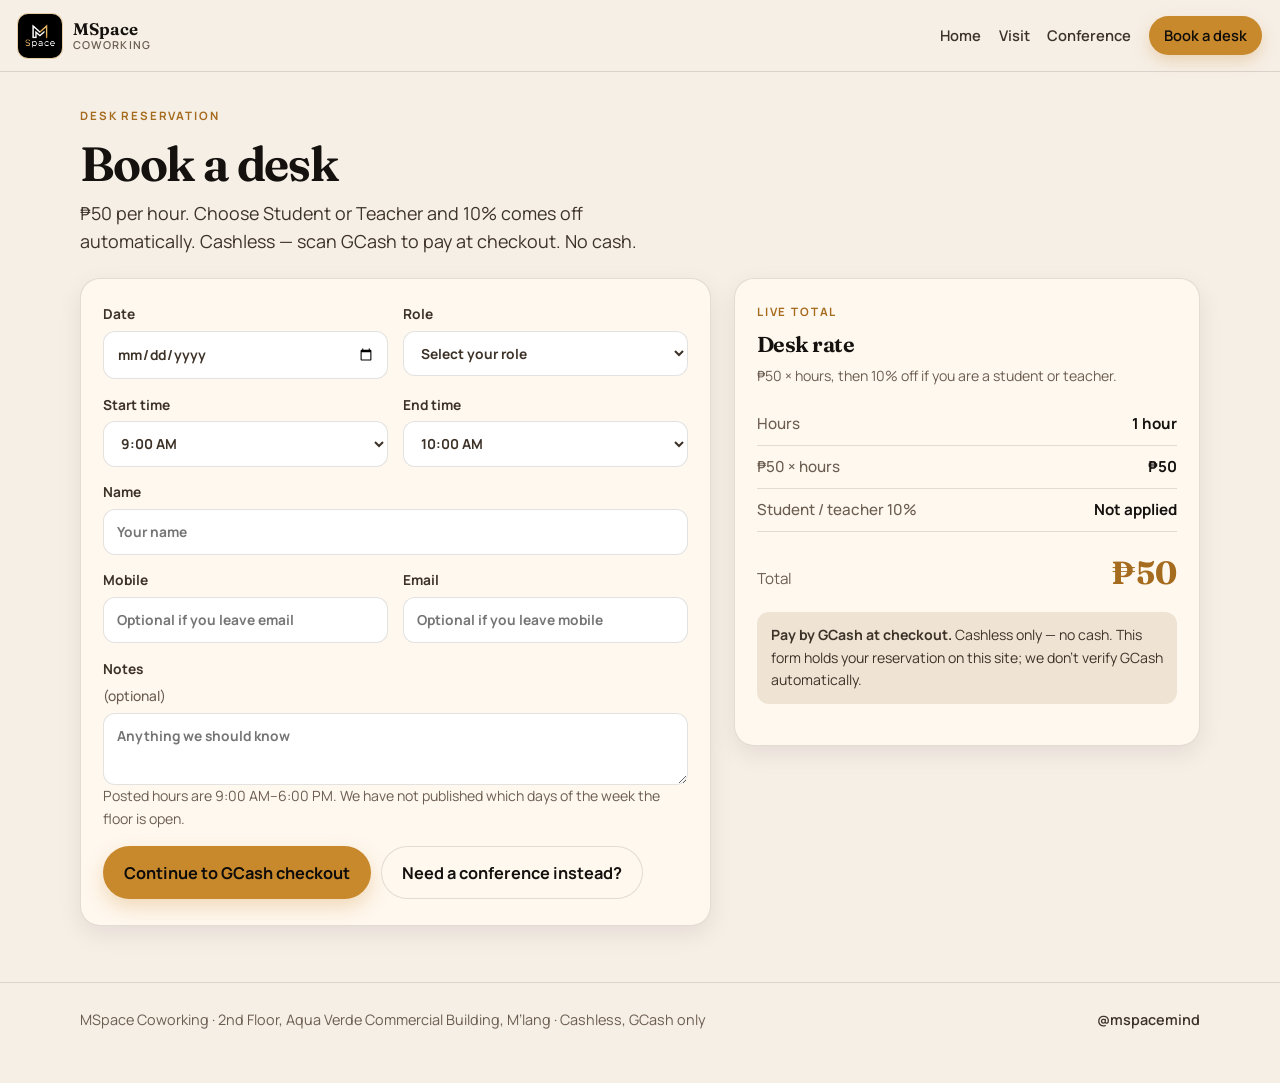
==== commit 6129b525: "Restore cream hospitality look" ====
--- a/book.html
+++ b/book.html
@@ -8,14 +8,14 @@
   <link rel="icon" type="image/png" href="assets/logo-official.png">
   <link rel="preconnect" href="https://fonts.googleapis.com">
   <link rel="preconnect" href="https://fonts.gstatic.com" crossorigin>
-  <link href="https://fonts.googleapis.com/css2?family=IBM+Plex+Mono:wght@400;500&family=Outfit:wght@400;500;600&display=swap" rel="stylesheet">
+  <link href="https://fonts.googleapis.com/css2?family=Fraunces:ital,opsz,wght@0,9..144,500;0,9..144,650;1,9..144,500&family=Manrope:wght@400;500;600;700&display=swap" rel="stylesheet">
   <link rel="stylesheet" href="styles.css">
 </head>
 <body>
   <a class="skip" href="#main">Skip to content</a>
   <header class="nav">
     <a class="nav-brand" href="index.html">
-      <span class="logo-square"><img src="assets/logo-official.png" alt="" width="36" height="36"></span>
+      <span class="logo-square"><img src="assets/logo-official.png" alt="" width="44" height="44"></span>
       <span class="nav-word"><strong>MSpace</strong><span>Coworking</span></span>
     </a>
     <button class="nav-toggle" type="button" aria-expanded="false" aria-controls="nav-menu">Menu</button>
@@ -68,14 +68,14 @@
           <label>Email
             <input id="desk-email" name="email" type="email" autocomplete="email" placeholder="Optional if you leave mobile">
           </label>
-          <label class="full">Notes <span style="font-weight:400;color:var(--faint);letter-spacing:0.08em">(optional)</span>
+          <label class="full">Notes <span style="font-weight:500;color:var(--muted)">(optional)</span>
             <textarea id="desk-notes" name="notes" placeholder="Anything we should know"></textarea>
           </label>
         </div>
         <p class="hint">Posted hours are 9:00 AM–6:00 PM. We have not published which days of the week the floor is open.</p>
         <p class="error" id="desk-error" hidden></p>
         <div class="form-actions">
-          <button class="btn btn-solid" type="submit">Continue to GCash checkout</button>
+          <button class="btn btn-gold" type="submit">Continue to GCash checkout</button>
           <a class="btn btn-outline" href="conference.html">Need a conference instead?</a>
         </div>
       </form>
@@ -110,7 +110,7 @@
           <p class="eyebrow checkout-res-label">Reservation</p>
           <div id="desk-summary"></div>
           <div class="form-actions" style="margin-top:1.1rem">
-            <a class="btn btn-solid" href="book.html">Book another desk</a>
+            <a class="btn btn-gold" href="book.html">Book another desk</a>
             <a class="btn btn-outline" href="index.html">Back home</a>
           </div>
         </div>
--- a/styles.css
+++ b/styles.css
@@ -1,63 +1,54 @@
-/* MSpace Coworking — futuristic-minimalist, 2026
-   Tokens live in :root. Gold is an accent, not a theme. */
-
+/* MSpace Coworking — physical space in M'lang */
 :root {
-  --bg: #07080a;
-  --bg-2: #0b0c10;
-  --panel: #0e1014;
-  --ink: #f4f5f7;
-  --muted: #a3a9b3;
-  --faint: #7d8490;
-  --line: rgba(244, 245, 247, 0.09);
-  --line-2: rgba(244, 245, 247, 0.16);
-  --gold: #c9a44a;
-  --gold-2: #e0c36a;
-  --gold-dim: rgba(201, 164, 74, 0.16);
-  --danger: #ff6b4a;
-  --radius: 2px;
+  --ink: #14110e;
+  --ink-soft: #3d3228;
+  --muted: #6b5d50;
+  --cream: #f6efe6;
+  --cream-2: #efe4d4;
+  --cream-3: #fff8ef;
+  --gold: #c8892d;
+  --gold-bright: #e4b25a;
+  --gold-deep: #a56b1e;
+  --bronze: #8a5e20;
+  --charcoal: #0e0c0a;
+  --charcoal-2: #1a1612;
+  --charcoal-3: #241e18;
+  --line: rgba(20, 17, 14, 0.12);
+  --line-gold: rgba(200, 137, 45, 0.38);
+  --shadow: 0 18px 50px rgba(20, 17, 14, 0.12);
+  --shadow-sm: 0 8px 24px rgba(20, 17, 14, 0.08);
+  --radius: 18px;
   --max: 1120px;
-  --nav-h: 64px;
-  --sans: "Outfit", ui-sans-serif, system-ui, sans-serif;
-  --mono: "IBM Plex Mono", ui-monospace, "SFMono-Regular", monospace;
-  --focus: 0 0 0 1px var(--bg), 0 0 0 3px var(--gold);
+  --nav-h: 72px;
+  --serif: "Fraunces", Georgia, "Times New Roman", serif;
+  --sans: "Manrope", system-ui, sans-serif;
 }
 
 *, *::before, *::after { box-sizing: border-box; }
-html { scroll-behavior: smooth; color-scheme: dark; }
+html { scroll-behavior: smooth; }
 body {
   margin: 0;
   color: var(--ink);
-  background-color: var(--bg);
-  background-image:
-    linear-gradient(rgba(244, 245, 247, 0.028) 1px, transparent 1px),
-    linear-gradient(90deg, rgba(244, 245, 247, 0.028) 1px, transparent 1px);
-  background-size: 56px 56px;
-  background-attachment: fixed;
+  background: var(--cream);
   font-family: var(--sans);
   font-size: 1.02rem;
-  font-weight: 400;
-  line-height: 1.55;
-  letter-spacing: -0.01em;
-  -webkit-font-smoothing: antialiased;
+  line-height: 1.6;
 }
 img { max-width: 100%; display: block; }
-a { color: var(--ink); text-decoration-thickness: 1px; text-underline-offset: 3px; }
-a:hover { color: var(--gold-2); }
+a { color: var(--gold-deep); }
+a:hover { color: var(--ink); }
 button, input, select, textarea { font: inherit; color: inherit; }
 h1, h2, h3, h4 {
-  font-family: var(--sans);
-  font-weight: 500;
-  letter-spacing: -0.038em;
-  line-height: 1.05;
-  margin: 0 0 0.55rem;
-}
-h1 { font-size: clamp(2.4rem, 7vw, 4.4rem); font-weight: 500; }
-h2 { font-size: clamp(1.7rem, 3.6vw, 2.4rem); }
-h3 { font-size: 1.05rem; letter-spacing: -0.02em; font-weight: 500; }
+  font-family: var(--serif);
+  line-height: 1.12;
+  font-weight: 650;
+  letter-spacing: -0.025em;
+  margin: 0 0 0.5rem;
+}
+h1 { font-size: clamp(2.15rem, 7vw, 4.2rem); }
+h2 { font-size: clamp(1.65rem, 4vw, 2.55rem); }
+h3 { font-size: 1.18rem; }
 p { margin: 0 0 1rem; }
-:focus { outline: none; }
-:focus-visible { box-shadow: var(--focus); }
-
 .skip {
   position: absolute;
   left: -999px;
@@ -67,33 +58,27 @@
   left: 12px;
   top: 12px;
   z-index: 80;
-  background: var(--ink);
-  color: var(--bg);
+  background: #fff;
   padding: 8px 12px;
-  border-radius: var(--radius);
+  border-radius: 8px;
 }
 
 .wrap { width: min(var(--max), calc(100% - 2rem)); margin-inline: auto; }
-
-.mono-label,
-.eyebrow,
-.kicker {
-  font-family: var(--mono);
-  font-size: 0.68rem;
-  font-weight: 500;
-  letter-spacing: 0.18em;
+.eyebrow {
   text-transform: uppercase;
-  color: var(--muted);
-  margin: 0 0 0.85rem;
-}
-.kicker { color: var(--faint); }
+  letter-spacing: 0.16em;
+  font-size: 0.72rem;
+  font-weight: 700;
+  color: var(--gold-deep);
+  margin: 0 0 0.7rem;
+}
 .lede {
-  font-size: 1.05rem;
-  color: var(--muted);
-  max-width: 36rem;
-  line-height: 1.6;
-}
-.hint { color: var(--faint); font-size: 0.84rem; font-family: var(--mono); letter-spacing: 0.01em; }
+  font-size: 1.12rem;
+  color: var(--ink-soft);
+  max-width: 38rem;
+}
+.hint { color: var(--muted); font-size: 0.88rem; }
+.gold { color: var(--gold); }
 
 /* NAV */
 .nav {
@@ -105,95 +90,74 @@
   justify-content: space-between;
   gap: 1rem;
   min-height: var(--nav-h);
-  padding: 0 1.1rem;
-  background: rgba(7, 8, 10, 0.86);
-  backdrop-filter: blur(18px);
+  padding: 0.5rem 1.1rem;
+  background: rgba(246, 239, 230, 0.92);
+  backdrop-filter: blur(16px);
   border-bottom: 1px solid var(--line);
 }
-.nav::after {
-  content: "";
-  position: absolute;
-  left: 0;
-  right: 0;
-  bottom: -1px;
-  height: 1px;
-  background: linear-gradient(90deg, var(--gold), transparent 42%);
-  opacity: 0.55;
-  pointer-events: none;
-}
 .nav-brand {
   display: flex;
   align-items: center;
-  gap: 0.75rem;
+  gap: 0.7rem;
   text-decoration: none;
   color: var(--ink);
 }
 .logo-square {
-  width: 36px;
-  height: 36px;
-  border-radius: 0;
+  width: 44px;
+  height: 44px;
+  border-radius: 10px;
   overflow: hidden;
   background: #000;
   flex-shrink: 0;
-  border: 1px solid var(--line-2);
+  box-shadow: 0 0 0 1px rgba(200, 137, 45, 0.35);
 }
 .logo-square img { width: 100%; height: 100%; object-fit: cover; }
 .nav-word {
   display: flex;
   flex-direction: column;
-  line-height: 1.05;
+  line-height: 1.1;
 }
 .nav-word strong {
-  font-family: var(--sans);
-  font-size: 0.95rem;
-  font-weight: 500;
-  letter-spacing: -0.03em;
+  font-family: var(--serif);
+  font-size: 1.05rem;
+  font-weight: 650;
 }
 .nav-word span {
-  font-family: var(--mono);
-  font-size: 0.58rem;
-  letter-spacing: 0.16em;
+  font-size: 0.68rem;
+  letter-spacing: 0.12em;
   text-transform: uppercase;
-  color: var(--faint);
-  font-weight: 500;
+  color: var(--muted);
+  font-weight: 600;
 }
 .nav-toggle {
   display: none;
-  border: 1px solid var(--line-2);
-  background: transparent;
-  border-radius: var(--radius);
-  padding: 0.4rem 0.75rem;
+  border: 1px solid var(--line);
+  background: var(--cream-3);
+  border-radius: 999px;
+  padding: 0.4rem 0.9rem;
   cursor: pointer;
-  font-family: var(--mono);
-  font-size: 0.68rem;
-  letter-spacing: 0.14em;
-  text-transform: uppercase;
-  color: var(--ink);
 }
 .nav-links {
   display: flex;
   align-items: center;
-  gap: 0.2rem 1.35rem;
+  gap: 0.35rem 1.1rem;
 }
 .nav-links a {
   text-decoration: none;
-  color: var(--muted);
-  font-family: var(--mono);
-  font-weight: 400;
-  font-size: 0.72rem;
-  letter-spacing: 0.12em;
-  text-transform: uppercase;
+  color: var(--ink-soft);
+  font-weight: 600;
+  font-size: 0.92rem;
 }
 .nav-links a:hover,
 .nav-links a[aria-current="page"] { color: var(--ink); }
 .nav-links .nav-cta {
-  border: 1px solid var(--gold);
-  color: var(--bg) !important;
   background: var(--gold);
-  padding: 0.45rem 0.8rem;
-  border-radius: var(--radius);
-}
-.nav-links .nav-cta:hover { background: var(--gold-2); border-color: var(--gold-2); color: var(--bg) !important; }
+  color: var(--charcoal) !important;
+  padding: 0.5rem 0.95rem;
+  border-radius: 999px;
+  box-shadow: 0 6px 16px rgba(200, 137, 45, 0.28);
+}
+.nav-links .nav-cta:hover { background: var(--gold-bright); }
 
 /* BUTTONS */
 .btn {
@@ -203,321 +167,235 @@
   gap: 0.4rem;
   text-decoration: none;
   border: 1px solid transparent;
-  border-radius: var(--radius);
-  padding: 0.72rem 1.15rem;
-  font-family: var(--mono);
-  font-size: 0.72rem;
-  font-weight: 500;
-  letter-spacing: 0.12em;
-  text-transform: uppercase;
+  border-radius: 999px;
+  padding: 0.78rem 1.25rem;
+  font-weight: 700;
   cursor: pointer;
-  background: transparent;
-  transition: background 0.12s ease, border-color 0.12s ease, color 0.12s ease;
-}
-.btn-solid,
+  transition: transform 0.12s ease, background 0.12s ease;
+}
+.btn:hover { transform: translateY(-1px); }
 .btn-gold {
   background: var(--gold);
-  color: var(--bg);
-  border-color: var(--gold);
-}
-.btn-solid:hover,
-.btn-gold:hover { background: var(--gold-2); border-color: var(--gold-2); color: var(--bg); }
+  color: var(--charcoal);
+  box-shadow: 0 8px 20px rgba(200, 137, 45, 0.28);
+}
+.btn-gold:hover { background: var(--gold-bright); color: var(--charcoal); }
 .btn-ghost {
   background: transparent;
-  border-color: var(--line-2);
+  border-color: var(--line-gold);
+  color: var(--cream-3);
+}
+.btn-ghost:hover { background: rgba(228, 178, 90, 0.12); color: #fff; }
+.btn-outline {
+  background: var(--cream-3);
+  border-color: var(--line);
   color: var(--ink);
 }
-.btn-ghost:hover { border-color: var(--gold); color: var(--ink); }
-.btn-outline {
-  background: transparent;
-  border-color: var(--line-2);
-  color: var(--ink);
-}
-.btn-outline:hover { border-color: var(--ink); }
-.hero-actions, .cta-row, .form-actions {
-  display: flex;
-  flex-wrap: wrap;
-  gap: 0.65rem;
-}
-.hero-actions { margin-top: 1.8rem; }
+.btn-outline:hover { border-color: var(--gold); color: var(--ink); }
+.btn-dark {
+  background: var(--charcoal);
+  color: var(--cream-3);
+}
+.hero-actions, .cta-row { display: flex; flex-wrap: wrap; gap: 0.7rem; margin-top: 1.4rem; }
 
 /* HERO */
 .hero {
+  background:
+    radial-gradient(900px 420px at 18% 10%, rgba(228, 178, 90, 0.16), transparent 55%),
+    linear-gradient(180deg, var(--charcoal) 0%, var(--charcoal-2) 100%);
+  color: var(--cream-3);
+  padding: 3.2rem 0 3.6rem;
+  border-bottom: 1px solid #2a241e;
+}
+.hero-grid {
+  display: grid;
+  gap: 2.2rem;
+}
+.hero .eyebrow { color: var(--gold-bright); }
+.hero h1 { color: #fff; }
+.hero .lede { color: #d9cbb8; }
+.hero-mark {
+  width: min(220px, 52vw);
+  margin: 0 0 1.4rem;
+  border-radius: 22px;
+  overflow: hidden;
+  box-shadow: 0 20px 50px rgba(0,0,0,.45), 0 0 0 1px rgba(228,178,90,.35);
+}
+.hero-mark img { width: 100%; height: auto; }
+.rate-chip {
+  display: inline-flex;
+  flex-wrap: wrap;
+  align-items: baseline;
+  gap: 0.45rem 0.8rem;
+  margin-top: 1.1rem;
+  padding: 0.7rem 1rem;
+  border: 1px solid var(--line-gold);
+  border-radius: 14px;
+  background: rgba(228, 178, 90, 0.08);
+}
+.rate-chip strong {
+  font-family: var(--serif);
+  font-size: 1.55rem;
+  color: var(--gold-bright);
+}
+.rate-chip span { color: #d9cbb8; font-size: 0.92rem; }
+.hero-panel {
+  border-radius: var(--radius);
+  overflow: hidden;
+  border: 1px solid rgba(228, 178, 90, 0.28);
+  background: var(--charcoal-3);
+  min-height: 240px;
+}
+.hero-panel img { width: 100%; height: 100%; object-fit: cover; min-height: 260px; }
+.fig-note {
+  margin: 0;
+  padding: 0.55rem 0.8rem;
+  font-size: 0.75rem;
+  color: #c9b8a3;
+  background: #16120e;
+}
+
+/* SECTIONS */
+.section { padding: 4rem 0; }
+.section.tint { background: var(--cream-2); }
+.section.dark {
+  background: var(--charcoal);
+  color: var(--cream-3);
+}
+.section.dark .eyebrow { color: var(--gold-bright); }
+.section.dark .section-lead,
+.section.dark p { color: #d9cbb8; }
+.kicker {
+  font-family: var(--serif);
+  font-style: italic;
+  font-weight: 500;
+  color: var(--gold-deep);
+  margin: 0 0 0.4rem;
+}
+.section-head { margin-bottom: 1.8rem; max-width: 40rem; }
+.section-lead { color: var(--ink-soft); }
+
+.who-grid {
+  display: grid;
+  grid-template-columns: 1fr 1fr;
+  gap: 0.8rem;
+}
+.who-card {
+  background: var(--cream-3);
+  border: 1px solid var(--line);
+  border-radius: 16px;
+  padding: 1.05rem 1.1rem 1.15rem;
+  box-shadow: var(--shadow-sm);
+}
+.who-card h3 { margin-bottom: 0.25rem; }
+.who-card p { margin: 0; color: var(--ink-soft); font-size: 0.95rem; }
+
+.price-band {
+  display: grid;
+  gap: 1.2rem;
+}
+.ticket {
+  background: var(--charcoal);
+  color: var(--cream-3);
+  border-radius: 22px;
+  padding: 1.6rem 1.5rem 1.5rem;
   position: relative;
-  padding: 3.4rem 0 3.8rem;
-  border-bottom: 1px solid var(--line);
   overflow: hidden;
-}
-.hero-grid {
-  display: grid;
-  gap: 2.4rem;
-}
-.hero-mark {
-  width: 72px;
-  height: 72px;
-  margin: 0 0 1.5rem;
-  border: 1px solid var(--line-2);
-  background: #000;
-}
-.hero h1 { color: var(--ink); margin-bottom: 1rem; }
-.hero .lede { color: var(--muted); }
-.hero-status {
-  display: flex;
-  flex-wrap: wrap;
-  gap: 0.45rem 1.1rem;
-  margin: 0 0 1.4rem;
-  padding: 0;
-  list-style: none;
-  font-family: var(--mono);
-  font-size: 0.68rem;
+  box-shadow: var(--shadow);
+}
+.ticket::after {
+  content: "";
+  position: absolute;
+  right: -18px;
+  top: 50%;
+  width: 36px;
+  height: 36px;
+  background: var(--cream-2);
+  border-radius: 50%;
+  transform: translateY(-50%);
+}
+.ticket .amount {
+  font-family: var(--serif);
+  font-size: clamp(2.4rem, 6vw, 3.4rem);
+  color: var(--gold-bright);
+  line-height: 1;
+  margin: 0.2rem 0 0.4rem;
+}
+.ticket p { color: #d9cbb8; margin: 0; }
+.discount-callout {
+  background: #fff8ef;
+  border: 1px dashed var(--gold);
+  border-radius: 16px;
+  padding: 1.2rem 1.25rem;
+}
+.discount-callout strong { color: var(--gold-deep); }
+
+.amenity-grid {
+  display: grid;
+  grid-template-columns: 1fr 1fr;
+  gap: 0.75rem;
+}
+.amenity {
+  display: flex;
+  gap: 0.75rem;
+  align-items: flex-start;
+  background: var(--cream-3);
+  border: 1px solid var(--line);
+  border-radius: 14px;
+  padding: 0.9rem 0.95rem;
+}
+.amenity .dot {
+  width: 10px;
+  height: 10px;
+  margin-top: 0.45rem;
+  border-radius: 50%;
+  background: var(--gold);
+  flex-shrink: 0;
+}
+.amenity h3 { font-size: 1.02rem; margin: 0 0 0.15rem; }
+.amenity p { margin: 0; font-size: 0.88rem; color: var(--muted); }
+
+.gallery {
+  display: grid;
+  gap: 0.8rem;
+}
+.gallery figure {
+  margin: 0;
+  border-radius: 16px;
+  overflow: hidden;
+  border: 1px solid var(--line);
+  background: #1a1612;
+}
+.gallery figcaption {
+  padding: 0.5rem 0.8rem 0.65rem;
+  font-size: 0.75rem;
+  color: var(--muted);
+  background: var(--cream-3);
+}
+
+.visit-grid {
+  display: grid;
+  gap: 1.2rem;
+}
+.place-card {
+  background: var(--cream-3);
+  border: 1px solid var(--line);
+  border-radius: 20px;
+  padding: 1.4rem 1.3rem;
+  box-shadow: var(--shadow-sm);
+}
+.place-card dt {
+  font-size: 0.72rem;
   letter-spacing: 0.14em;
   text-transform: uppercase;
-  color: var(--faint);
-}
-.hero-status li { display: flex; align-items: center; gap: 0.45rem; }
-.hero-status li::before {
-  content: "";
-  width: 4px;
-  height: 4px;
-  background: var(--gold);
-}
-
-.data-frame {
-  border: 1px solid var(--line);
-  background: var(--panel);
-  position: relative;
-  min-height: 420px;
-  display: grid;
-  grid-template-rows: auto 1fr;
-}
-.data-frame::before,
-.data-frame::after {
-  content: "";
-  position: absolute;
-  width: 12px;
-  height: 12px;
-  border-color: var(--gold);
-  border-style: solid;
-  pointer-events: none;
-}
-.data-frame::before { top: -1px; left: -1px; border-width: 1px 0 0 1px; }
-.data-frame::after { bottom: -1px; right: -1px; border-width: 0 1px 1px 0; }
-.data-head {
-  padding: 1.15rem 1.2rem 1rem;
-  border-bottom: 1px solid var(--line);
-  display: grid;
-  gap: 0.15rem;
-}
-.data-head .mono-label { margin: 0; color: var(--faint); }
-.data-num {
-  font-family: var(--sans);
-  font-size: clamp(4.2rem, 10vw, 6.4rem);
-  font-weight: 500;
-  letter-spacing: -0.06em;
-  line-height: 0.9;
-  margin: 0.15rem 0 0;
-  color: var(--ink);
-}
-.data-unit {
-  font-family: var(--mono);
-  font-size: 0.72rem;
-  letter-spacing: 0.16em;
-  text-transform: uppercase;
   color: var(--muted);
-}
-.data-meta {
-  margin: 0.85rem 0 0;
-  padding: 0;
-  list-style: none;
-  display: grid;
-  gap: 0.35rem;
-  font-family: var(--mono);
-  font-size: 0.72rem;
-  color: var(--muted);
-  letter-spacing: 0.04em;
-}
-.geo-panel {
-  position: relative;
-  min-height: 220px;
-  overflow: hidden;
-  background:
-    repeating-linear-gradient(
-      to bottom,
-      transparent 0 3px,
-      rgba(244, 245, 247, 0.015) 3px 4px
-    );
-}
-.geo-panel svg { width: 100%; height: 100%; display: block; }
-.fig-note {
-  margin: 0;
-  padding: 0.45rem 0.8rem;
-  font-family: var(--mono);
-  font-size: 0.62rem;
-  letter-spacing: 0.12em;
-  text-transform: uppercase;
-  color: var(--faint);
-  border-top: 1px solid var(--line);
-}
-
-/* SECTIONS */
-.section { padding: 4.2rem 0; border-bottom: 1px solid var(--line); }
-.section.tint { background: transparent; }
-.section-head { margin-bottom: 2rem; max-width: 38rem; }
-.section-lead { color: var(--muted); }
-
-.who-grid {
-  display: grid;
-  grid-template-columns: 1fr 1fr;
-  gap: 0;
-  border: 1px solid var(--line);
-}
-.who-card {
-  background: transparent;
-  border: 0;
-  border-right: 1px solid var(--line);
-  border-bottom: 1px solid var(--line);
-  padding: 1.15rem 1.1rem 1.25rem;
-  margin: 0;
-}
-.who-card:nth-child(2n) { border-right: 0; }
-.who-card:nth-last-child(-n+2) { border-bottom: 0; }
-.who-card .idx {
-  font-family: var(--mono);
-  font-size: 0.62rem;
-  letter-spacing: 0.16em;
-  color: var(--faint);
-  display: block;
-  margin-bottom: 0.55rem;
-}
-.who-card h3 { margin-bottom: 0.3rem; }
-.who-card p { margin: 0; color: var(--muted); font-size: 0.92rem; }
-
-.price-band {
-  display: grid;
-  gap: 0;
-  border: 1px solid var(--line);
-}
-.ticket {
-  background: var(--panel);
-  color: var(--ink);
-  border-radius: 0;
-  padding: 1.6rem 1.4rem 1.5rem;
-  position: relative;
-  overflow: hidden;
-  border-bottom: 1px solid var(--line);
-}
-.ticket .amount {
-  font-family: var(--sans);
-  font-size: clamp(4rem, 12vw, 7rem);
-  font-weight: 500;
-  letter-spacing: -0.07em;
-  color: var(--ink);
-  line-height: 0.88;
-  margin: 0.15rem 0 0.55rem;
-}
-.ticket .amount span {
-  font-family: var(--mono);
-  font-size: 0.78rem;
-  letter-spacing: 0.16em;
-  text-transform: uppercase;
-  color: var(--muted);
-  margin-left: 0.4rem;
-}
-.ticket p { color: var(--muted); margin: 0; max-width: 36rem; }
-.discount-callout {
-  background: transparent;
-  border: 0;
-  border-radius: 0;
-  padding: 1.4rem 1.35rem;
-}
-.discount-callout h3 { font-size: 1.2rem; }
-.discount-callout p { color: var(--muted); }
-
-.amenity-grid {
-  display: grid;
-  grid-template-columns: 1fr;
-  gap: 0;
-  border-top: 1px solid var(--line);
-}
-.amenity {
-  display: grid;
-  grid-template-columns: 28px 1fr;
-  gap: 0.85rem;
-  align-items: start;
-  background: transparent;
-  border: 0;
-  border-bottom: 1px solid var(--line);
-  border-radius: 0;
-  padding: 0.95rem 0.1rem;
-}
-.amenity .dot {
-  width: 6px;
-  height: 6px;
-  margin-top: 0.5rem;
-  border-radius: 0;
-  background: var(--gold);
-  flex-shrink: 0;
-}
-.amenity h3 { font-size: 0.98rem; margin: 0 0 0.12rem; }
-.amenity p { margin: 0; font-size: 0.86rem; color: var(--faint); }
-
-.gallery {
-  display: grid;
-  gap: 0;
-  border: 1px solid var(--line);
-  margin-bottom: 1.4rem;
-}
-.gallery figure {
-  margin: 0;
-  border-radius: 0;
-  overflow: hidden;
-  border: 0;
-  border-bottom: 1px solid var(--line);
-  background: var(--panel);
-}
-.gallery figure:last-child { border-bottom: 0; }
-.gallery figcaption {
-  padding: 0.45rem 0.75rem 0.55rem;
-  font-family: var(--mono);
-  font-size: 0.62rem;
-  letter-spacing: 0.12em;
-  text-transform: uppercase;
-  color: var(--faint);
-  background: transparent;
-  border-top: 1px solid var(--line);
-}
-.geo-tile {
-  min-height: 140px;
-  position: relative;
-  overflow: hidden;
-}
-
-.visit-grid {
-  display: grid;
-  gap: 0;
-  border: 1px solid var(--line);
-}
-.place-card {
-  background: transparent;
-  border: 0;
-  border-radius: 0;
-  padding: 1.35rem 1.25rem;
-  margin: 0;
-  border-bottom: 1px solid var(--line);
-}
-.place-card dt {
-  font-family: var(--mono);
-  font-size: 0.62rem;
-  letter-spacing: 0.16em;
-  text-transform: uppercase;
-  color: var(--faint);
-  font-weight: 500;
-  margin: 0 0 0.28rem;
+  font-weight: 700;
+  margin: 0 0 0.25rem;
 }
 .place-card dd {
-  margin: 0 0 1.05rem;
-  font-size: 1.05rem;
-  letter-spacing: -0.02em;
+  margin: 0 0 1rem;
+  font-family: var(--serif);
+  font-size: 1.15rem;
 }
 .place-card dd:last-child { margin-bottom: 0; }
 .ig-card {
@@ -525,237 +403,196 @@
   flex-direction: column;
   justify-content: space-between;
   gap: 1rem;
-  background: var(--panel);
-  color: var(--ink);
-  border-radius: 0;
-  padding: 1.4rem 1.25rem;
-}
-.ig-card p { color: var(--muted); }
-.ig-card a {
-  font-family: var(--mono);
-  font-size: 0.78rem;
-  letter-spacing: 0.08em;
-  color: var(--ink);
-}
+  background: var(--charcoal);
+  color: var(--cream-3);
+  border-radius: 20px;
+  padding: 1.5rem 1.35rem;
+}
+.ig-card p { color: #d9cbb8; }
+.ig-card a { color: var(--gold-bright); }
 
 .split-cta {
   display: grid;
-  gap: 0;
-  border: 1px solid var(--line);
+  gap: 0.9rem;
 }
 .split-cta a {
   display: block;
   text-decoration: none;
   color: inherit;
-  border-radius: 0;
-  padding: 1.4rem 1.25rem;
-  border: 0;
-  border-bottom: 1px solid var(--line);
-  background: transparent;
-}
-.split-cta a:last-child { border-bottom: 0; }
-.split-cta a:hover { background: rgba(244, 245, 247, 0.025); }
-.split-cta h3 { margin-bottom: 0.35rem; font-size: 1.35rem; }
-.split-cta p { margin: 0; color: var(--muted); }
+  border-radius: 18px;
+  padding: 1.3rem 1.25rem;
+  border: 1px solid var(--line);
+  background: var(--cream-3);
+}
+.split-cta a:hover { border-color: var(--gold); }
+.split-cta h3 { margin-bottom: 0.3rem; }
+.split-cta p { margin: 0; color: var(--ink-soft); }
 
 /* FORMS */
 .page-hero {
-  padding: 2.4rem 0 1.1rem;
-  border-bottom: 1px solid var(--line);
-  margin-bottom: 1.6rem;
-}
-.page-hero h1 { font-size: clamp(2rem, 5vw, 3.1rem); }
+  padding: 2.2rem 0 0.4rem;
+}
+.page-hero h1 { font-size: clamp(1.9rem, 5vw, 3rem); }
 .book-layout {
   display: grid;
-  gap: 1.2rem;
+  gap: 1.4rem;
   padding-bottom: 3.5rem;
 }
 .form-card, .receipt, .confirm-card {
-  background: var(--panel);
-  border: 1px solid var(--line);
-  border-radius: var(--radius);
-  padding: 1.2rem 1.1rem 1.3rem;
-  box-shadow: none;
+  background: var(--cream-3);
+  border: 1px solid var(--line);
+  border-radius: 20px;
+  padding: 1.25rem 1.15rem 1.4rem;
+  box-shadow: var(--shadow-sm);
 }
 .form-grid {
   display: grid;
-  gap: 0.85rem;
+  gap: 0.9rem;
 }
 .form-grid .full { grid-column: 1 / -1; }
 label {
   display: flex;
   flex-direction: column;
-  gap: 0.38rem;
-  font-family: var(--mono);
-  font-size: 0.64rem;
-  font-weight: 500;
-  letter-spacing: 0.14em;
-  text-transform: uppercase;
-  color: var(--muted);
+  gap: 0.35rem;
+  font-size: 0.86rem;
+  font-weight: 700;
+  color: var(--ink-soft);
 }
 input, select, textarea {
-  background: #07080a;
-  border: 1px solid var(--line-2);
-  border-radius: var(--radius);
-  padding: 0.72rem 0.8rem;
+  background: #fff;
+  border: 1px solid var(--line);
+  border-radius: 12px;
+  padding: 0.7rem 0.8rem;
   outline: none;
-  color: var(--ink);
-  font-family: var(--sans);
-  font-size: 1rem;
-  letter-spacing: -0.01em;
-  text-transform: none;
-}
-input::placeholder, textarea::placeholder { color: var(--faint); }
+}
 input:focus, select:focus, textarea:focus {
   border-color: var(--gold);
-  box-shadow: var(--focus);
-}
-textarea { min-height: 84px; resize: vertical; }
-option { background: #0e1014; color: var(--ink); }
-input[type='date'], input[type='time'] { color-scheme: dark; }
-select { appearance: none; background-image: linear-gradient(45deg, transparent 50%, var(--muted) 50%), linear-gradient(135deg, var(--muted) 50%, transparent 50%); background-position: calc(100% - 16px) 50%, calc(100% - 11px) 50%; background-size: 5px 5px, 5px 5px; background-repeat: no-repeat; padding-right: 2rem; }
+  box-shadow: 0 0 0 3px rgba(200, 137, 45, 0.18);
+}
+textarea { min-height: 72px; resize: vertical; }
 .role-note {
   display: none;
   margin: 0;
   padding: 0.7rem 0.85rem;
-  background: transparent;
-  border: 1px solid var(--gold-dim);
-  border-radius: var(--radius);
+  background: #fff4dc;
+  border: 1px solid var(--line-gold);
+  border-radius: 12px;
   color: var(--ink);
-  font-family: var(--mono);
-  font-size: 0.75rem;
-  letter-spacing: 0.02em;
-  text-transform: none;
+  font-size: 0.9rem;
 }
 .role-note.on { display: block; }
+.form-actions { display: flex; flex-wrap: wrap; gap: 0.6rem; margin-top: 0.4rem; }
 .error {
-  color: var(--danger);
-  font-size: 0.86rem;
-  font-family: var(--mono);
+  color: #8a2a12;
+  font-size: 0.88rem;
   margin: 0;
 }
 .tbd-banner {
-  background: transparent;
-  border: 1px solid var(--line-2);
-  border-left: 2px solid var(--gold);
-  border-radius: 0;
+  background: #fff4dc;
+  border: 1px dashed var(--gold);
+  border-radius: 14px;
   padding: 0.9rem 1rem;
   margin-bottom: 1rem;
-  color: var(--muted);
-  font-size: 0.92rem;
-}
-.tbd-banner strong { color: var(--ink); font-weight: 500; }
-
-.receipt h2 { font-size: 1.2rem; letter-spacing: -0.03em; }
+}
+.tbd-banner strong { color: var(--gold-deep); }
+
+.receipt h2 { font-size: 1.35rem; }
+.receipt dl { margin: 0.6rem 0 0; }
 .receipt-row {
   display: flex;
   justify-content: space-between;
   gap: 1rem;
   padding: 0.55rem 0;
   border-bottom: 1px solid var(--line);
-  font-size: 0.92rem;
-}
-.receipt-row dt {
-  color: var(--faint);
-  font-family: var(--mono);
-  font-size: 0.68rem;
-  letter-spacing: 0.1em;
-  text-transform: uppercase;
-  font-weight: 400;
-}
-.receipt-row dd { margin: 0; font-weight: 500; text-align: right; }
+  font-size: 0.95rem;
+}
+.receipt-row dt { color: var(--muted); font-weight: 500; }
+.receipt-row dd { margin: 0; font-weight: 700; }
 .receipt-total {
   display: flex;
   justify-content: space-between;
   align-items: baseline;
-  margin-top: 0.95rem;
-}
-.receipt-total span {
-  font-size: 0.68rem;
-  color: var(--faint);
-  font-family: var(--mono);
-  letter-spacing: 0.14em;
-  text-transform: uppercase;
-}
-.receipt-total strong {
-  font-size: clamp(2rem, 5vw, 2.8rem);
-  font-weight: 500;
-  letter-spacing: -0.05em;
-  color: var(--ink);
-}
+  margin-top: 0.9rem;
+  font-family: var(--serif);
+}
+.receipt-total span { font-size: 0.95rem; color: var(--muted); font-family: var(--sans); }
+.receipt-total strong { font-size: 2rem; color: var(--gold-deep); }
 .demo-note {
-  margin-top: 0.95rem;
+  margin-top: 0.9rem;
   padding: 0.75rem 0.85rem;
-  background: transparent;
-  border: 1px solid var(--line);
-  border-radius: var(--radius);
-  font-size: 0.84rem;
-  color: var(--muted);
-}
-
-.confirm-card { display: none; text-align: left; background: transparent; border: 0; padding: 0; }
+  background: var(--cream-2);
+  border-radius: 12px;
+  font-size: 0.88rem;
+  color: var(--ink-soft);
+}
+
+.confirm-card { display: none; text-align: left; }
 .confirm-card.show { display: block; }
-.confirm-card h2 { color: var(--ink); }
+.confirm-card h2 { color: var(--gold-deep); }
 .hidden { display: none !important; }
 
-.checkout-wrap { padding-bottom: 3.5rem; }
+.checkout-wrap {
+  padding-bottom: 3.5rem;
+}
 .checkout-lede {
-  font-size: 1.02rem;
-  color: var(--muted);
+  font-size: 1.08rem;
+  color: var(--ink-soft);
   max-width: 36rem;
-  margin-bottom: 1.4rem;
+  margin-bottom: 1.2rem;
 }
 .checkout-grid {
   display: grid;
-  gap: 1.2rem;
-  border: 1px solid var(--line);
-  background: var(--panel);
-  padding: 1rem;
+  gap: 1.4rem;
 }
 .gcash-poster {
   margin: 0;
-  background: #07080a;
-  border-radius: 0;
-  padding: 0.55rem;
-  border: 1px solid var(--line);
-  box-shadow: none;
+  background: var(--charcoal);
+  border-radius: 18px;
+  padding: 0.7rem;
+  border: 1px solid var(--line-gold);
+  box-shadow: var(--shadow);
 }
 .gcash-poster img {
   width: 100%;
   height: auto;
-  border-radius: 0;
+  border-radius: 10px;
   background: #0070e0;
 }
-.checkout-pay { padding: 0.4rem 0.2rem; }
 .checkout-pay .checkout-amount {
-  font-family: var(--sans);
-  font-size: clamp(3.2rem, 8vw, 5.4rem);
-  font-weight: 500;
-  letter-spacing: -0.06em;
-  color: var(--ink);
-  line-height: 0.9;
-  margin: 0.1rem 0 0.5rem;
+  font-family: var(--serif);
+  font-size: clamp(2.3rem, 6vw, 3.4rem);
+  color: var(--gold-deep);
+  line-height: 1;
+  margin: 0 0 0.45rem;
 }
 .checkout-pay .hint { margin-bottom: 0.9rem; }
 .pay-callout {
-  background: transparent;
-  border: 1px solid var(--line-2);
-  border-left: 2px solid var(--gold);
-  border-radius: 0;
+  background: #fff4dc;
+  border: 1px solid var(--line-gold);
+  border-radius: 14px;
   padding: 0.85rem 0.95rem;
   margin: 0 0 0.4rem;
+  color: var(--ink);
+}
+.pay-callout strong { color: var(--gold-deep); }
+.checkout-res-label { margin-top: 1.35rem; }
+.check {
+  width: 44px;
+  height: 44px;
+  border-radius: 50%;
+  background: var(--gold);
+  color: var(--charcoal);
+  display: grid;
+  place-items: center;
+  font-weight: 800;
+  margin-bottom: 0.8rem;
+}
+
+footer {
+  border-top: 1px solid var(--line);
+  padding: 1.6rem 0 2.2rem;
   color: var(--muted);
-}
-.pay-callout strong { color: var(--ink); font-weight: 500; }
-.checkout-res-label { margin-top: 1.5rem; }
-
-footer {
-  border-top: 0;
-  padding: 1.6rem 0 2.2rem;
-  color: var(--faint);
-  font-size: 0.78rem;
-  font-family: var(--mono);
-  letter-spacing: 0.04em;
+  font-size: 0.9rem;
 }
 .foot {
   display: flex;
@@ -763,37 +600,24 @@
   justify-content: space-between;
   gap: 0.8rem 1.4rem;
 }
-footer a { color: var(--muted); text-decoration: none; font-weight: 400; }
-footer a:hover { color: var(--ink); }
+footer a { color: var(--ink-soft); text-decoration: none; font-weight: 600; }
+footer a:hover { color: var(--gold-deep); }
 
 @media (min-width: 720px) {
-  .hero-grid { grid-template-columns: 1.05fr 0.95fr; align-items: stretch; }
+  .hero-grid { grid-template-columns: 1.15fr 0.85fr; align-items: center; }
   .who-grid { grid-template-columns: repeat(3, 1fr); }
-  .who-card { border-right: 1px solid var(--line); border-bottom: 1px solid var(--line); }
-  .who-card:nth-child(2n) { border-right: 1px solid var(--line); }
-  .who-card:nth-child(3n) { border-right: 0; }
-  .who-card:nth-last-child(-n+2) { border-bottom: 1px solid var(--line); }
-  .who-card:nth-child(n+4) { border-bottom: 0; }
-  .price-band { grid-template-columns: 1.15fr 0.85fr; }
-  .ticket { border-bottom: 0; border-right: 1px solid var(--line); }
-  .amenity-grid { grid-template-columns: 1fr 1fr; }
-  .amenity:nth-last-child(-n+2) { border-bottom: 0; }
-  .gallery { grid-template-columns: 1.35fr 1fr; }
-  .gallery figure { border-bottom: 0; border-right: 1px solid var(--line); }
-  .gallery figure:last-child { border-right: 0; }
+  .price-band { grid-template-columns: 1.1fr 0.9fr; align-items: stretch; }
+  .amenity-grid { grid-template-columns: repeat(4, 1fr); }
+  .gallery { grid-template-columns: 1.4fr 1fr; }
   .gallery figure:first-child { grid-row: span 2; }
   .visit-grid { grid-template-columns: 1.2fr 0.8fr; }
-  .place-card { border-bottom: 0; border-right: 1px solid var(--line); }
   .split-cta { grid-template-columns: 1fr 1fr; }
-  .split-cta a { border-bottom: 0; border-right: 1px solid var(--line); }
-  .split-cta a:last-child { border-right: 0; }
   .book-layout { grid-template-columns: 1.15fr 0.85fr; align-items: start; }
   .book-layout aside { position: sticky; top: calc(var(--nav-h) + 0.85rem); }
   .form-grid { grid-template-columns: 1fr 1fr; }
-  .form-card, .receipt, .confirm-card { padding: 1.45rem 1.35rem 1.5rem; }
-  .checkout-grid { grid-template-columns: minmax(220px, 280px) 1fr; align-items: start; padding: 1.2rem; }
-  .checkout-wrap.confirm-card { padding: 0 0 3.2rem; }
-  .confirm-card.show { padding: 0 0 3.2rem; }
+  .form-card, .receipt, .confirm-card { padding: 1.5rem 1.4rem 1.6rem; }
+  .checkout-grid { grid-template-columns: minmax(240px, 300px) 1fr; align-items: start; }
+  .checkout-wrap.confirm-card { padding: 1.7rem 1.6rem 1.8rem; }
 }
 
 @media (max-width: 719px) {
@@ -807,21 +631,14 @@
     flex-direction: column;
     align-items: stretch;
     padding: 0.8rem 1.1rem 1.1rem;
-    background: rgba(7, 8, 10, 0.98);
+    background: rgba(246, 239, 230, 0.98);
     border-bottom: 1px solid var(--line);
   }
   .nav-links.open { display: flex; }
   .nav-links .nav-cta { text-align: center; }
-  .amenity:last-child { border-bottom: 0; }
-}
-
-@media (min-width: 980px) {
-  .amenity-grid { grid-template-columns: 1fr 1fr 1fr 1fr; }
-  .amenity:nth-last-child(-n+2) { border-bottom: 1px solid var(--line); }
-  .amenity:nth-last-child(-n+4) { border-bottom: 0; }
-}
-
-@media (prefers-reduced-motion: reduce) {
-  html { scroll-behavior: auto; }
-  * { transition: none !important; }
-}
+  .amenity-grid { grid-template-columns: 1fr; }
+}
+
+@media (min-width: 720px) and (max-width: 980px) {
+  .amenity-grid { grid-template-columns: 1fr 1fr; }
+}
